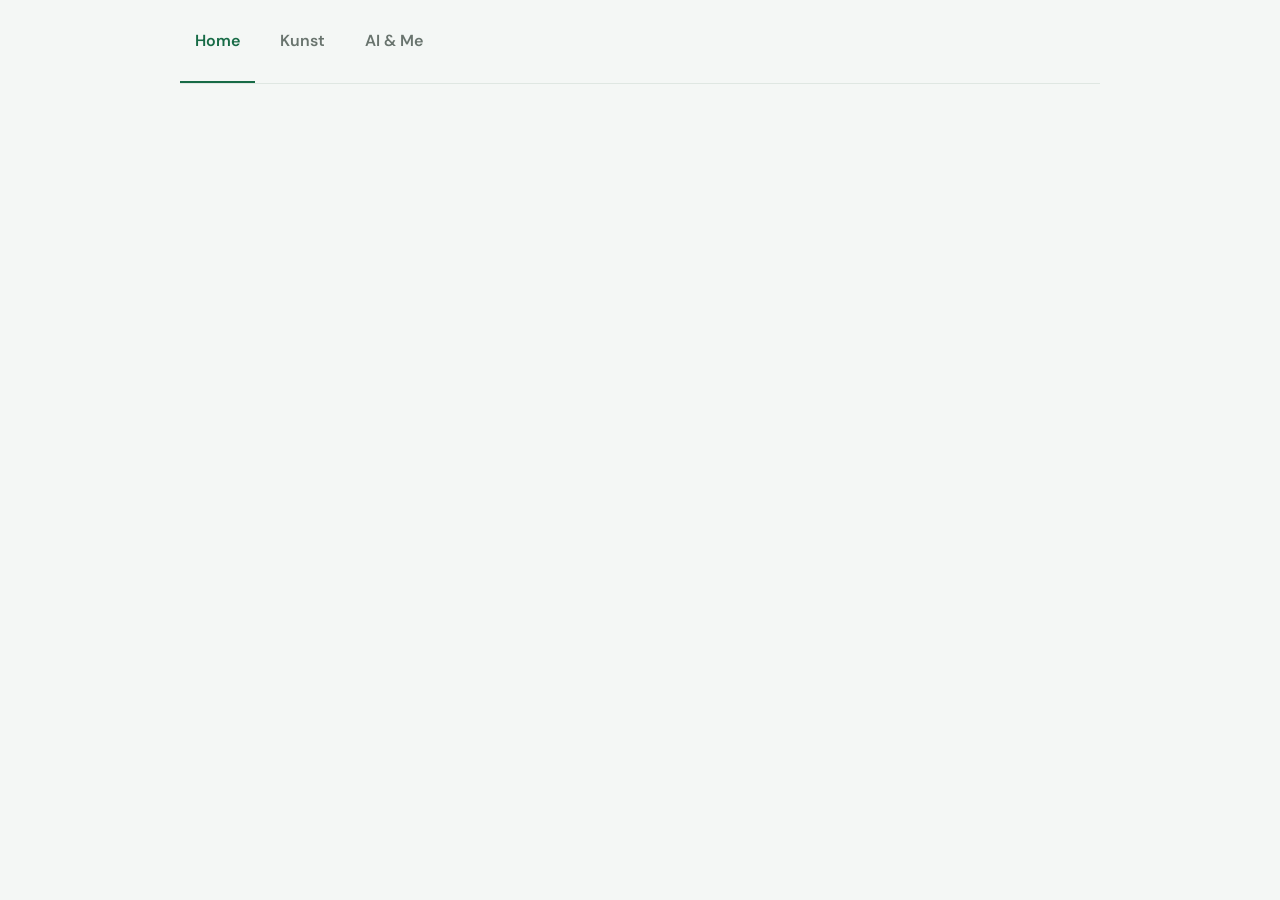
==== index.html @ 73877b79 "Fix script source path in index.html" ====
<!DOCTYPE html>
<html lang="de">
<head>
  <meta charset="UTF-8">
  <meta name="viewport" content="width=device-width, initial-scale=1.0">
  <meta name="description" content="Startseite">
  <title>Home</title>
  <link rel="preconnect" href="https://fonts.googleapis.com">
  <link rel="preconnect" href="https://fonts.gstatic.com" crossorigin>
  <link href="https://fonts.googleapis.com/css2?family=DM+Sans:wght@400;500;600;700&amp;display=swap" rel="stylesheet">
  <link rel="stylesheet" href="styles/style.css">
</head>
<body>
  <div class="page-shell">
    <header class="site-header">
      <nav class="main-nav" aria-label="Hauptnavigation">
        <a class="nav-link active" href="index.html" aria-current="page">Home</a>
        <a class="nav-link" href="sites/kunst.html">Kunst</a>
        <a class="nav-link" href="sites/ai-me.html">AI &amp; Me</a>
      </nav>
    </header>
    <main class="empty-page" aria-label="Home"></main>
  </div>
  <script src="src/script.js"></script>
</body>
</html>
---- styles/style.css ----
:root {
  --ink: #18251f; --muted: #69746e; --green: #176b46; --green-dark: #105638;
  --mint: #e6f5ed; --line: #dfe7e2; --paper: #fff; --background: #f4f7f5;
  --danger: #b42318; --success: #167248; --radius: 18px;
}

* { box-sizing: border-box; }
html { scroll-behavior: smooth; }
body { margin: 0; min-width: 320px; background: var(--background); color: var(--ink); font-family: "DM Sans", system-ui, sans-serif; }
button, input { font: inherit; }
button { cursor: pointer; }
.page-shell { width: min(100% - 40px, 920px); margin: auto; }
.site-header { height: 84px; display: flex; align-items: center; justify-content: space-between; border-bottom: 1px solid var(--line); }
.brand { display: flex; align-items: center; gap: 11px; color: var(--ink); font-size: 18px; font-weight: 700; text-decoration: none; }
.brand-mark { display: grid; width: 36px; height: 36px; place-items: center; border-radius: 11px; color: white; background: var(--green); box-shadow: 0 5px 12px #176b4633; }
.brand-mark svg, .input-wrap svg, .primary-button svg { width: 20px; fill: none; stroke: currentColor; stroke-width: 2; stroke-linecap: round; stroke-linejoin: round; }
.demo-badge { display: flex; align-items: center; gap: 7px; border: 1px solid #bddfca; border-radius: 99px; padding: 7px 12px; color: var(--green); background: #effaf3; font-size: 12px; font-weight: 600; }
.demo-badge span { width: 6px; height: 6px; border-radius: 50%; background: #2ba66b; box-shadow: 0 0 0 3px #2ba66b22; }
.hero { max-width: 690px; padding: 72px 0 45px; }
.eyebrow { color: var(--green); font-size: 12px; font-weight: 700; letter-spacing: .12em; text-transform: uppercase; }
h1 { margin: 15px 0 18px; font-size: clamp(20px, 3.5vw, 33px); line-height: 1.04; letter-spacing: -.045em; }
h1 span { color: var(--green); }
.hero p { max-width: 600px; margin: 0; color: var(--muted); font-size: 17px; line-height: 1.65; }
.search-card, .results-section { padding: clamp(24px, 5vw, 44px); border: 1px solid #e4eae6; border-radius: 24px; background: var(--paper); box-shadow: 0 18px 50px #263d3112; }
.card-heading { display: flex; gap: 17px; margin-bottom: 32px; }
.step { display: grid; flex: 0 0 39px; height: 39px; place-items: center; border-radius: 12px; color: var(--green); background: var(--mint); font-size: 12px; font-weight: 700; }
h2 { margin: 0; font-size: 23px; letter-spacing: -.02em; }
.card-heading p { margin: 5px 0 0; color: var(--muted); font-size: 14px; }
.form-grid { display: grid; grid-template-columns: 1fr 1fr; gap: 20px; }
.field { margin-bottom: 22px; min-width: 0; }
.field label, .field legend { display: block; margin-bottom: 9px; padding: 0; color: #34423b; font-size: 13px; font-weight: 600; }
.field label span { color: var(--green); }
.field label .optional-label { color: var(--muted); font-weight: 400; }
.radius-field { margin-inline: 0; padding: 0; border: 0; }
.input-wrap { position: relative; }
.input-wrap svg { position: absolute; top: 50%; left: 16px; width: 18px; transform: translateY(-50%); color: #77827c; pointer-events: none; }
input { width: 100%; height: 52px; padding: 0 16px 0 46px; border: 1px solid #d8e0db; border-radius: 12px; outline: none; color: var(--ink); background: #fbfcfb; transition: .2s; }
input::placeholder { color: #9aa39e; }
input:hover { border-color: #aebcb4; }
input:focus { border-color: var(--green); background: white; box-shadow: 0 0 0 4px #176b4618; }
input[aria-invalid="true"] { border-color: var(--danger); }
.radius-control { display: grid; grid-template-columns: 50px 1fr 50px; height: 52px; overflow: hidden; border: 1px solid #d8e0db; border-radius: 12px; background: #fbfcfb; }
.radius-control output { display: grid; place-items: center; color: var(--green); font-size: 17px; font-weight: 700; }
.radius-button { border: 0; color: var(--green); background: var(--mint); font-size: 22px; transition: .2s; }
.radius-button:hover:not(:disabled) { background: #d2eddf; }
.radius-button:disabled { cursor: not-allowed; color: #aeb8b2; background: #eff2f0; }
.field-hint, .field-error { display: block; min-height: 18px; margin-top: 7px; color: #849089; font-size: 11px; }
.field-error { color: var(--danger); }
.field-error:empty { display: none; }
.primary-button, .secondary-button { display: flex; width: 100%; min-height: 56px; align-items: center; justify-content: center; border: 0; border-radius: 13px; font-weight: 700; transition: .2s; }
.primary-button { margin-top: 3px; color: white; background: var(--green); box-shadow: 0 9px 20px #176b4630; }
.primary-button:hover:not(:disabled) { background: var(--green-dark); transform: translateY(-1px); }
.primary-button:disabled, .secondary-button:disabled { cursor: wait; opacity: .75; }
.button-label, .button-loading, .email-button-loading { align-items: center; gap: 10px; }
.button-label { display: flex; }.button-loading, .email-button-loading { display: none; }
.is-loading .button-label, .is-loading .email-button-label { display: none; }
.is-loading .button-loading, .is-loading .email-button-loading { display: flex; }
.spinner { width: 17px; height: 17px; border: 2px solid #ffffff55; border-top-color: white; border-radius: 50%; animation: spin .7s linear infinite; }
@keyframes spin { to { transform: rotate(360deg); } }
.message { display: none; margin-top: 16px; padding: 12px 14px; border-radius: 10px; font-size: 13px; line-height: 1.5; }
.message.error, .message.success { display: block; }
.message.error { color: var(--danger); background: #fff1f0; }.message.success { color: var(--success); background: #ecf9f2; }
.results-section { margin-top: 28px; }
.results-heading { display: flex; align-items: end; justify-content: space-between; margin-bottom: 24px; }
.results-heading h2 { margin-top: 7px; }.results-count { color: var(--muted); font-size: 13px; }
.results-table-wrap { overflow-x: auto; border: 1px solid var(--line); border-radius: 15px; }
.results-table { width: 100%; min-width: 700px; border-collapse: collapse; text-align: left; }
.results-table th { padding: 13px 16px; color: var(--muted); background: #f7faf8; font-size: 11px; letter-spacing: .04em; text-transform: uppercase; }
.results-table td { padding: 17px 16px; border-top: 1px solid var(--line); color: var(--muted); font-size: 13px; vertical-align: top; }
.results-table tr:hover td { background: #fbfdfc; }
.results-table .result-product { color: var(--ink); font-weight: 700; }
.results-table .result-price { color: var(--green); font-weight: 700; white-space: nowrap; }
.result-store { display: block; margin-top: 4px; color: var(--green); font-size: 10px; font-weight: 700; letter-spacing: .06em; text-transform: uppercase; }
.email-option { margin-top: 28px; padding-top: 26px; border-top: 1px solid var(--line); }
.email-option .field { margin-bottom: 4px; }
.secondary-button { margin-top: 22px; border: 1px solid var(--green); color: var(--green); background: white; }
.secondary-button:hover:not(:disabled) { color: white; background: var(--green); }
.secondary-button .spinner { border-color: #176b4644; border-top-color: var(--green); }
.secondary-button:hover .spinner { border-color: #ffffff55; border-top-color: white; }
footer { display: flex; justify-content: space-between; padding: 35px 4px 45px; color: #88928d; font-size: 11px; }
button:focus-visible, a:focus-visible { outline: 3px solid #49a779; outline-offset: 3px; }
[hidden] { display: none !important; }

@media (max-width: 620px) {
  .page-shell { width: min(100% - 24px, 920px); }
  .site-header { height: 70px; }.hero { padding: 52px 4px 32px; }.hero p { font-size: 15px; }
  .search-card, .results-section { border-radius: 19px; }.form-grid { grid-template-columns: 1fr; gap: 0; }
  .results-table-wrap { margin-inline: -12px; border-radius: 12px; }
  footer { flex-direction: column; gap: 8px; align-items: center; }.demo-badge { padding: 6px 9px; }
}

/* Künstlerübersicht und Künstlerseiten */
.art-page { padding-bottom: 64px; }
.art-intro { padding: 72px 0 45px; }
.artist-grid { position: relative; left: 50%; display: grid; width: 70vw; grid-template-columns: repeat(2, minmax(0, 1fr)); gap: 24px; margin-inline: auto; transform: translateX(-50%); }
.artist-card { display: grid; height: 300px; overflow: hidden; grid-template-rows: 220px 1fr; border: 5px solid var(--line); border-radius: var(--radius); color: var(--ink); background: var(--paper); box-shadow: 0 12px 30px #263d310d; font-weight: 700; text-align: center; }
.artist-image-link { display: block; min-width: 0; overflow: hidden; background: var(--background); transition: background .2s; }
.artist-image-link img { display: block; width: 100%; height: 100%; object-fit: contain; }
.artist-name { display: grid; margin: 0; padding: 12px; place-items: center; font-size: 18px; }
.artist-card > span { display: grid; min-width: 0; padding: 12px; place-items: center; font-size: 18px; }
.artist-image-link:hover { background: var(--mint); }
.artist-card-placeholder { grid-template-rows: 1fr; }
.artist-page { min-height: calc(100vh - 84px); padding: 48px 0 72px; }
.artist-page .back-link { display: inline-flex; margin-bottom: 28px; color: var(--green); font-weight: 700; text-decoration: none; }
.artist-page .back-link:hover { color: var(--green-dark); }
.artist-profile { display: grid; grid-template-columns: clamp(180px, 25vw, 250px) minmax(0, 1fr); gap: clamp(28px, 5vw, 64px); align-items: center; padding: clamp(24px, 4vw, 42px); border: 1px solid var(--line); border-radius: 24px; background: var(--paper); }
.artist-profile__portrait { display: block; width: 100%; aspect-ratio: 1; border-radius: 20px; object-fit: cover; }
.artist-profile__text h1 { margin-bottom: 0; }
.artist-gallery { position: relative; left: 50%; display: grid; width: min(1180px, calc(100vw - 40px)); min-height: clamp(300px, 45vw, 540px); grid-template-columns: minmax(0, 1fr) 52px minmax(0, 1.5fr) 52px minmax(0, 1fr); gap: clamp(8px, 1.5vw, 20px); align-items: center; margin-top: clamp(48px, 8vw, 88px); transform: translateX(-50%); }
.artist-gallery__frame { display: grid; width: 100%; aspect-ratio: 1; min-width: 0; place-items: center; }
.artist-gallery__frame--current { aspect-ratio: 1; }
.artist-gallery__image { display: block; width: 100%; height: 100%; object-fit: contain; }
.artist-gallery__button { display: grid; width: 48px; height: 48px; padding: 0; place-items: center; border: 1px solid var(--line); border-radius: 50%; color: var(--ink); background: var(--paper); font-size: 25px; line-height: 1; transition: border-color .2s, color .2s, background .2s; }
.artist-gallery__button:hover:not(:disabled) { border-color: var(--green); color: var(--green); background: var(--mint); }
.artist-gallery__button:disabled { cursor: default; opacity: .35; }
.artist-gallery[data-artwork-count="1"] { grid-template-columns: 1fr; }
.artist-gallery[data-artwork-count="1"] .artist-gallery__frame--preview,
.artist-gallery[data-artwork-count="1"] .artist-gallery__button { display: none; }
.artist-gallery[data-artwork-count="1"] .artist-gallery__frame--current { width: min(100%, 540px); margin-inline: auto; }
.artist-gallery__animation-layer { position: fixed; z-index: 100; display: grid; place-items: center; pointer-events: none; }
.artist-gallery__animation-layer img { display: block; width: 100%; height: 100%; object-fit: contain; }
.artist-slideshow-status { margin: 0; padding: 32px; color: var(--muted); font-size: 14px; text-align: center; }

@media (max-width: 620px) {
  .art-page { padding-bottom: 40px; }
  .art-intro { padding: 52px 4px 32px; }
  .artist-grid { width: 90vw; grid-template-columns: minmax(0, 1fr); }
  .artist-page { min-height: calc(100vh - 70px); padding: 36px 4px 48px; }
  .artist-profile { grid-template-columns: 1fr; gap: 24px; padding: 20px; }
  .artist-profile__portrait { width: min(100%, 260px); }
  .artist-gallery { width: min(100vw - 16px, 520px); min-height: 310px; grid-template-columns: 44px minmax(0, 1fr) 44px; gap: 8px; margin-top: 44px; }
  .artist-gallery__frame--preview { display: none; }
  .artist-gallery__frame--current { grid-column: 2; grid-row: 1; }
  .artist-gallery__button { width: 42px; height: 42px; }
  .artist-gallery__button--previous { grid-column: 1; grid-row: 1; transform: rotate(180deg); }
  .artist-gallery__button--next { grid-column: 3; grid-row: 1; transform: rotate(180deg); }
  .artist-gallery[data-artwork-count="1"] { grid-template-columns: 1fr; }
  .artist-gallery[data-artwork-count="1"] .artist-gallery__frame--current { grid-column: 1; }
}

@media (prefers-reduced-motion: reduce) { *, *::before, *::after { scroll-behavior: auto !important; animation-duration: .01ms !important; transition-duration: .01ms !important; } }

/* Übergeordnete Seitennavigation */
.main-nav { display: flex; height: 100%; align-items: center; gap: 10px; }
.nav-link { display: flex; height: 100%; align-items: center; padding: 0 15px; border-bottom: 2px solid transparent; color: var(--muted); font-weight: 600; text-decoration: none; transition: color .2s, border-color .2s; }
.nav-link:hover, .nav-link:focus-visible, .nav-link.active { border-bottom-color: var(--green); color: var(--green); }
.nav-group { position: relative; height: 100%; }
.subnav { position: absolute; z-index: 10; top: calc(100% - 1px); left: 0; min-width: 170px; padding: 8px; border: 1px solid var(--line); border-radius: 0 0 12px 12px; visibility: hidden; opacity: 0; background: var(--paper); box-shadow: 0 12px 30px #263d311a; transform: translateY(-5px); transition: .2s; }
.subnav a { display: block; padding: 10px 12px; border-radius: 8px; color: var(--ink); font-size: 14px; font-weight: 600; text-decoration: none; white-space: nowrap; }
.subnav a:hover, .subnav a:focus-visible, .subnav a[aria-current="page"] { color: var(--green); background: var(--mint); }
.nav-group:hover .subnav, .nav-group:focus-within .subnav { visibility: visible; opacity: 1; transform: translateY(0); }
.empty-page { min-height: calc(100vh - 84px); }

@media (max-width: 620px) {
  .site-header { align-items: stretch; }
  .main-nav { gap: 0; }
  .nav-link { padding-inline: 11px; font-size: 14px; }
  .site-header .demo-badge { align-self: center; }
  .empty-page { min-height: calc(100vh - 70px); }
}

/* AI & Me Projektübersicht */
.projects-page { padding-bottom: 64px; }
.projects-intro { max-width: 690px; padding: 72px 0 45px; }
.projects-intro p, .projects-heading p, .project-card p, .projects-note { color: var(--muted); line-height: 1.65; }
.projects-intro p { max-width: 600px; margin: 0; font-size: 17px; }
.projects-section { padding: clamp(24px, 5vw, 44px); border: 1px solid #e4eae6; border-radius: 24px; background: var(--paper); box-shadow: 0 18px 50px #263d3112; }
.projects-heading { margin-bottom: 28px; }
.projects-heading p { margin: 7px 0 0; font-size: 14px; }
.project-grid { display: grid; grid-template-columns: repeat(auto-fit, minmax(min(100%, 260px), 1fr)); gap: 20px; }
.project-card { display: flex; min-height: 220px; flex-direction: column; padding: 26px; border: 1px solid var(--line); border-radius: var(--radius); background: #fbfdfc; }
.project-card h3 { margin: 0; font-size: 20px; }
.project-card p { margin: 12px 0 24px; font-size: 14px; }
.project-link { display: inline-flex; width: fit-content; align-items: center; gap: 9px; margin-top: auto; padding: 11px 16px; border-radius: 11px; color: white; background: var(--green); box-shadow: 0 7px 16px #176b4628; font-size: 14px; font-weight: 700; text-decoration: none; transition: background .2s, transform .2s; }
.project-link:hover { background: var(--green-dark); transform: translateY(-1px); }
.projects-note { margin: 24px 0 0; font-size: 13px; }

@media (max-width: 620px) {
  .projects-page { padding-bottom: 40px; }
  .projects-intro { padding: 52px 4px 32px; }
  .projects-intro p { font-size: 15px; }
  .projects-section { border-radius: 19px; }
  .project-grid { grid-template-columns: 1fr; }
}
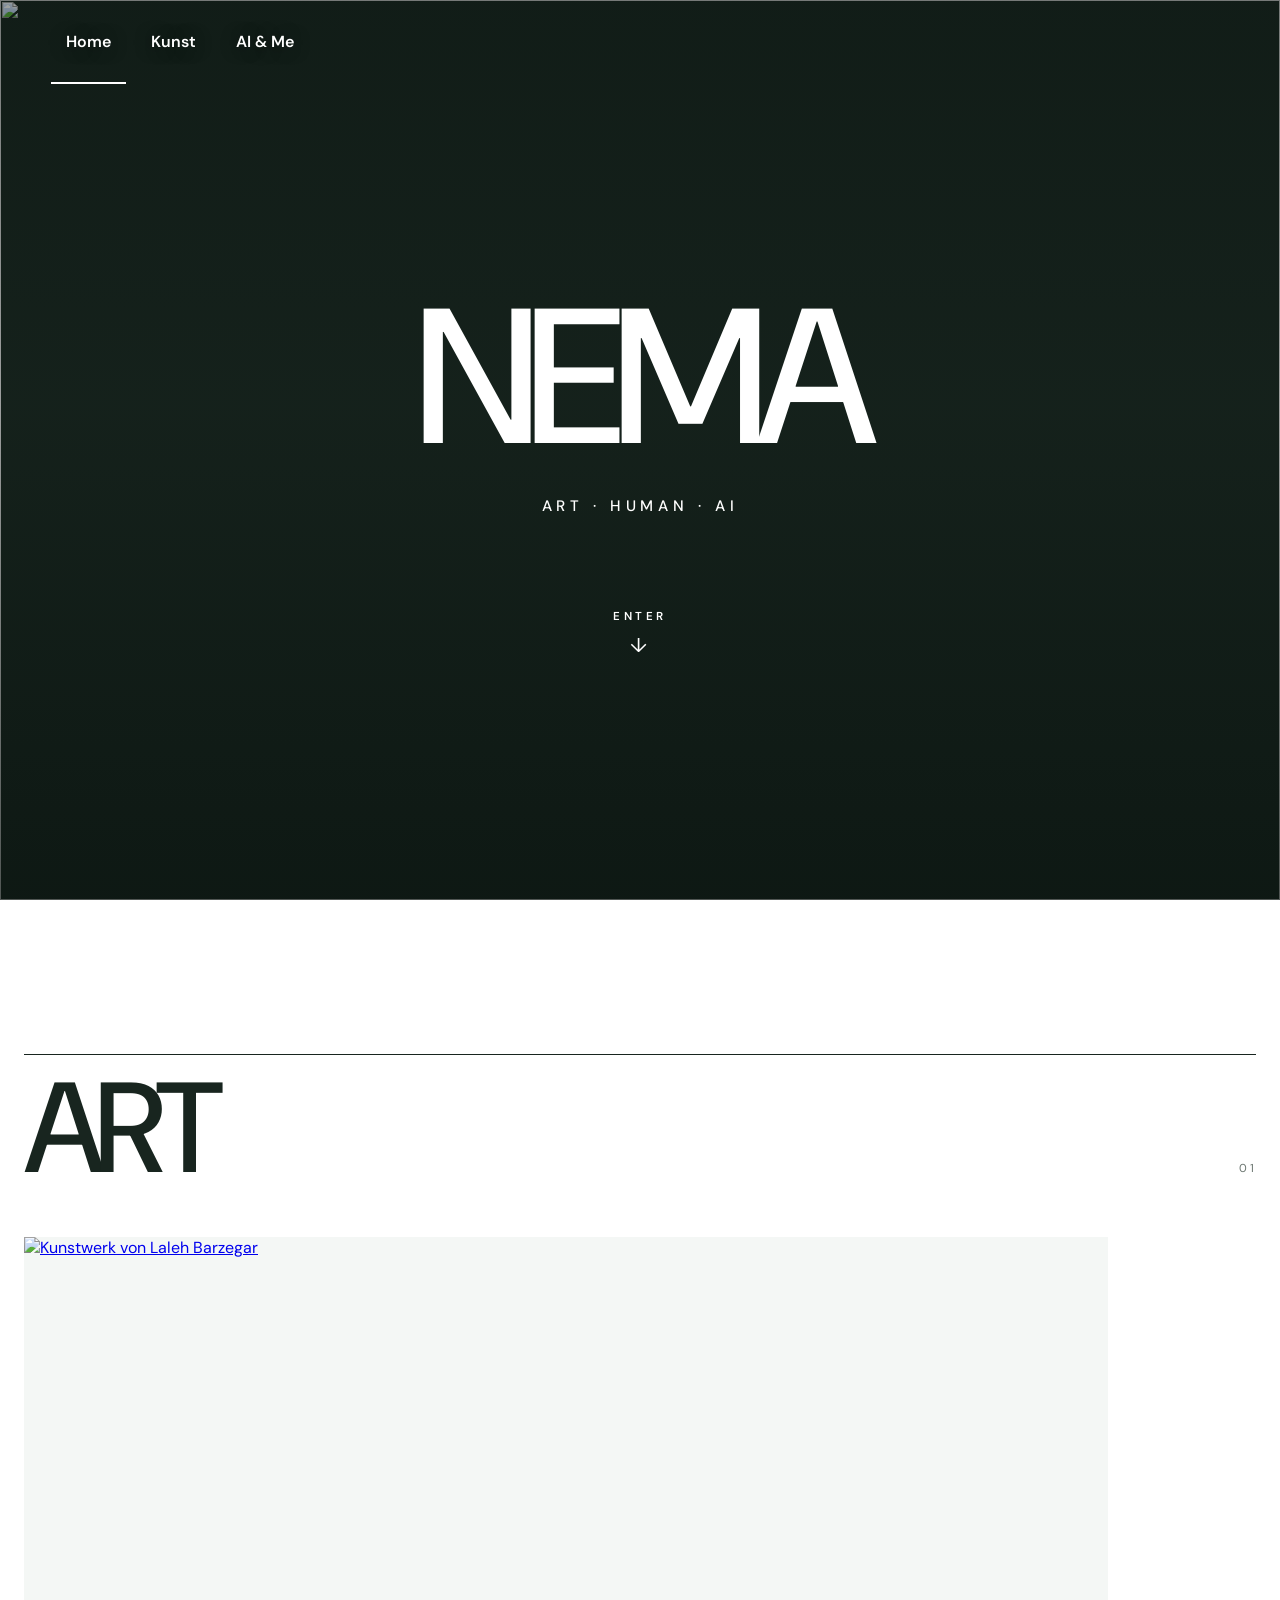
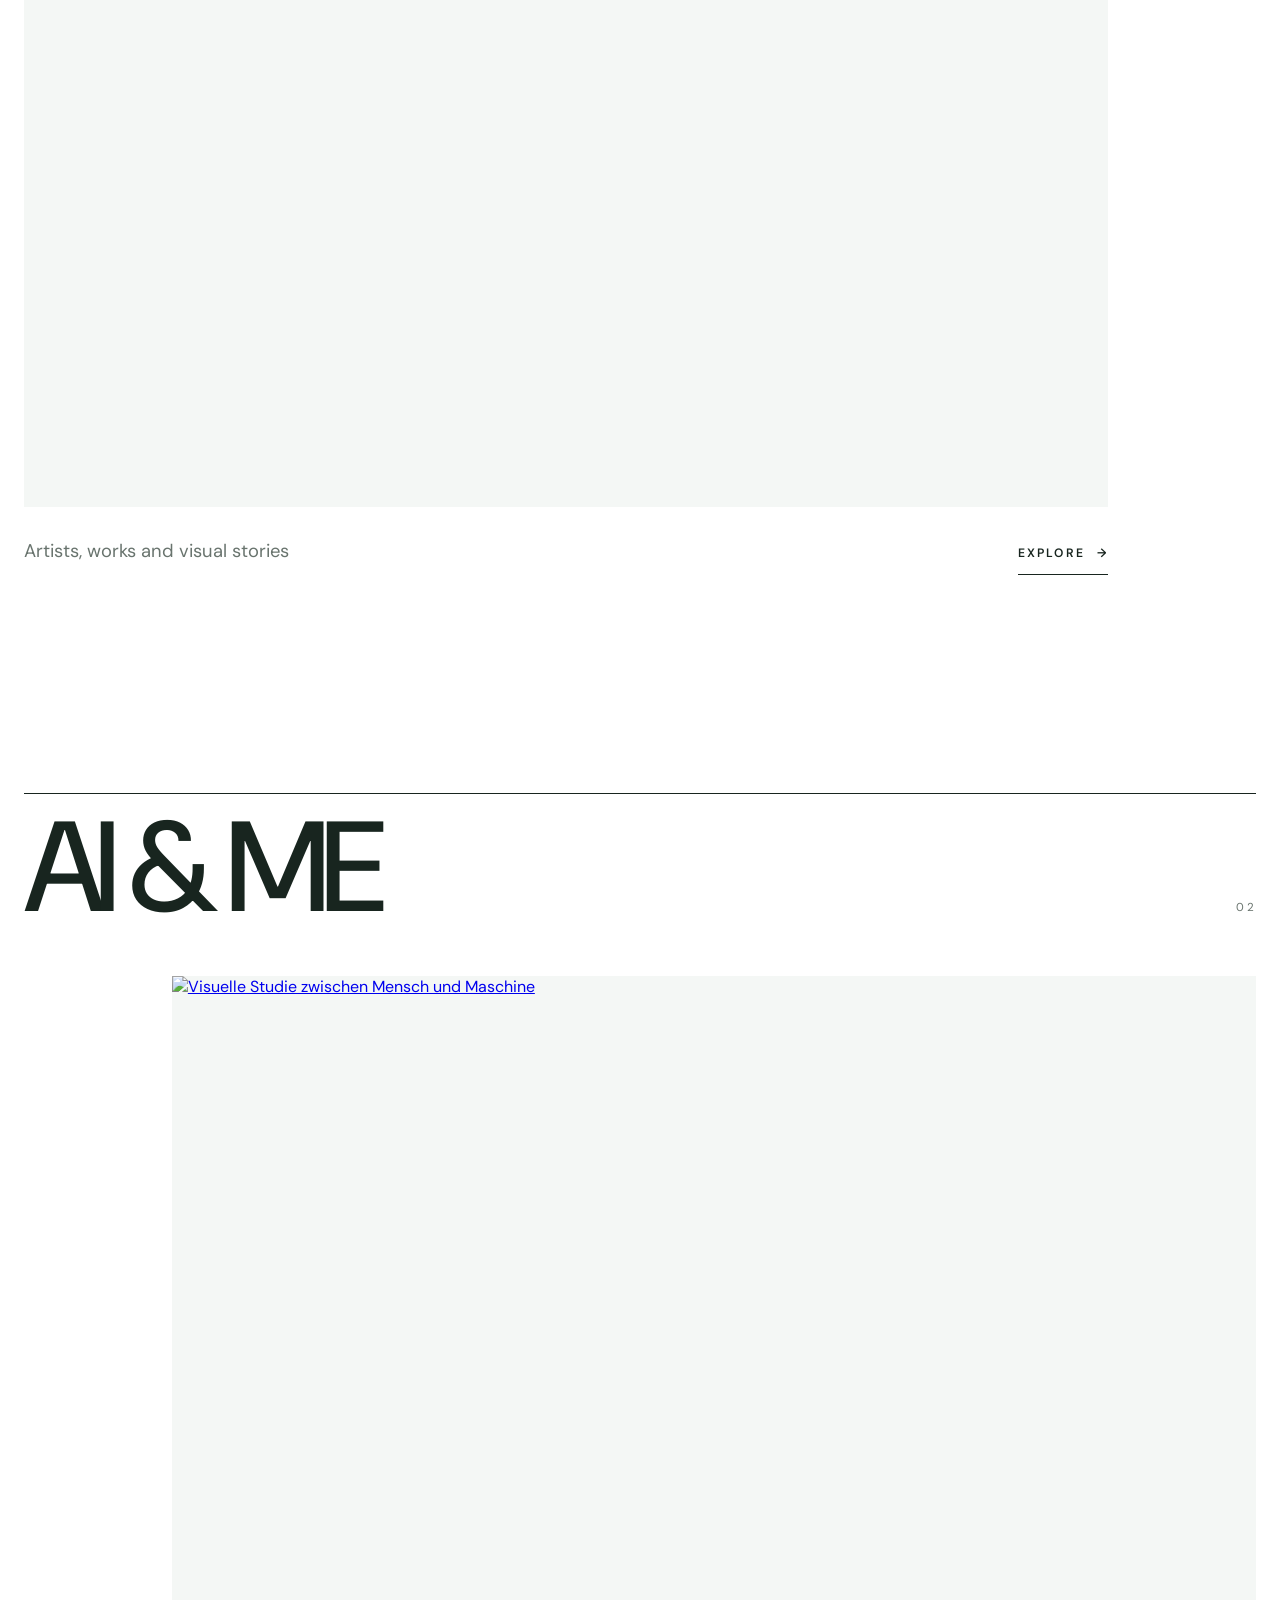
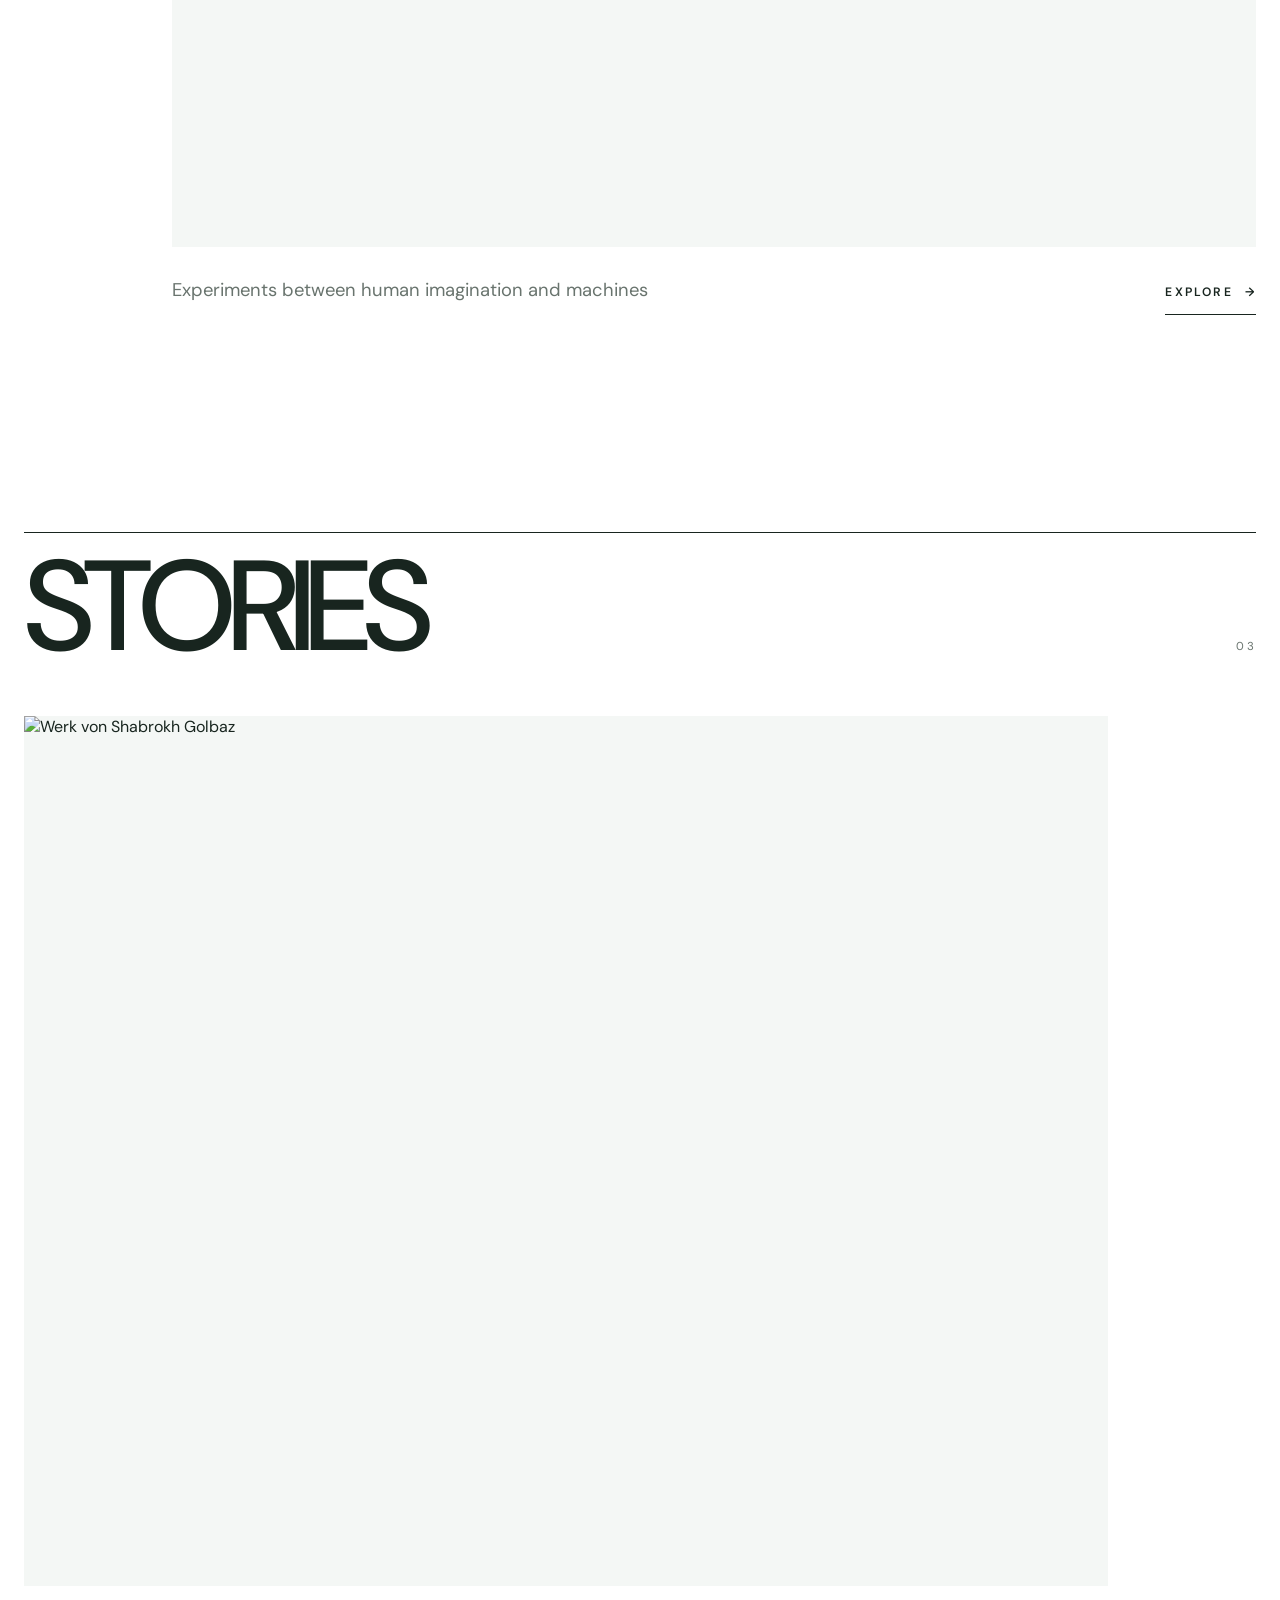
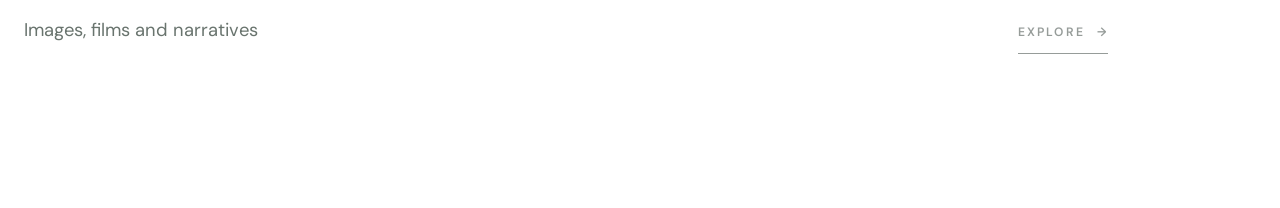
==== commit 4834747c: "Redesign homepage with Enter NEMA experience" ====
--- a/index.html
+++ b/index.html
@@ -3,24 +3,81 @@
 <head>
   <meta charset="UTF-8">
   <meta name="viewport" content="width=device-width, initial-scale=1.0">
-  <meta name="description" content="Startseite">
-  <title>Home</title>
+  <meta name="description" content="NEMA — Kunst, Mensch und künstliche Intelligenz.">
+  <title>NEMA — Art · Human · AI</title>
   <link rel="preconnect" href="https://fonts.googleapis.com">
   <link rel="preconnect" href="https://fonts.gstatic.com" crossorigin>
   <link href="https://fonts.googleapis.com/css2?family=DM+Sans:wght@400;500;600;700&amp;display=swap" rel="stylesheet">
   <link rel="stylesheet" href="styles/style.css">
 </head>
-<body>
-  <div class="page-shell">
-    <header class="site-header">
-      <nav class="main-nav" aria-label="Hauptnavigation">
-        <a class="nav-link active" href="index.html" aria-current="page">Home</a>
-        <a class="nav-link" href="sites/kunst.html">Kunst</a>
-        <a class="nav-link" href="sites/ai-me.html">AI &amp; Me</a>
-      </nav>
-    </header>
-    <main class="empty-page" aria-label="Home"></main>
-  </div>
+<body class="home-page">
+  <header class="site-header home-header">
+    <nav class="main-nav" aria-label="Hauptnavigation">
+      <a class="nav-link active" href="index.html" aria-current="page">Home</a>
+      <a class="nav-link" href="sites/kunst.html">Kunst</a>
+      <a class="nav-link" href="sites/ai-me.html">AI &amp; Me</a>
+    </nav>
+  </header>
+
+  <main aria-label="Home">
+    <section class="home-hero" aria-labelledby="home-title">
+      <img class="home-hero__image" src="bilder/artists/hassan/hassan1.png" alt="" fetchpriority="high">
+      <div class="home-hero__veil" aria-hidden="true"></div>
+      <div class="home-hero__content">
+        <h1 id="home-title">NEMA</h1>
+        <p>ART <span aria-hidden="true">·</span> HUMAN <span aria-hidden="true">·</span> AI</p>
+        <a class="enter-link" href="#art">
+          <span>Enter</span>
+          <span class="enter-link__arrow" aria-hidden="true">↓</span>
+        </a>
+      </div>
+    </section>
+
+    <div class="home-editorial" id="art">
+      <section class="home-feature reveal" aria-labelledby="art-title">
+        <div class="home-feature__heading">
+          <h2 id="art-title">ART</h2>
+          <span class="home-feature__number" aria-hidden="true">01</span>
+        </div>
+        <a class="home-feature__media" href="sites/kunst.html" aria-label="Kunst entdecken">
+          <img src="bilder/artists/laleh/p1.jpg" alt="Kunstwerk von Laleh Barzegar" loading="lazy">
+        </a>
+        <div class="home-feature__footer">
+          <p>Artists, works and visual stories</p>
+          <a class="explore-link" href="sites/kunst.html">Explore <span aria-hidden="true">→</span></a>
+        </div>
+      </section>
+
+      <section class="home-feature home-feature--reverse reveal" aria-labelledby="ai-title">
+        <div class="home-feature__heading">
+          <h2 id="ai-title">AI &amp; ME</h2>
+          <span class="home-feature__number" aria-hidden="true">02</span>
+        </div>
+        <a class="home-feature__media" href="sites/ai-me.html" aria-label="AI &amp; Me entdecken">
+          <img src="bilder/artists/hassan/hassan1.png" alt="Visuelle Studie zwischen Mensch und Maschine" loading="lazy">
+        </a>
+        <div class="home-feature__footer">
+          <p>Experiments between human imagination and machines</p>
+          <a class="explore-link" href="sites/ai-me.html">Explore <span aria-hidden="true">→</span></a>
+        </div>
+      </section>
+
+      <section class="home-feature reveal" aria-labelledby="stories-title">
+        <div class="home-feature__heading">
+          <h2 id="stories-title">STORIES</h2>
+          <span class="home-feature__number" aria-hidden="true">03</span>
+        </div>
+        <div class="home-feature__media">
+          <img src="bilder/artists/shabrokh/shabrokh.png" alt="Werk von Shabrokh Golbaz" loading="lazy">
+        </div>
+        <div class="home-feature__footer">
+          <p>Images, films and narratives</p>
+          <span class="explore-link explore-link--inactive" aria-disabled="true">Explore <span aria-hidden="true">→</span></span>
+        </div>
+      </section>
+    </div>
+  </main>
+
   <script src="src/script.js"></script>
 </body>
 </html>
--- a/styles/style.css
+++ b/styles/style.css
@@ -89,6 +89,63 @@
   footer { flex-direction: column; gap: 8px; align-items: center; }.demo-badge { padding: 6px 9px; }
 }
 
+/* Startseite: Enter NEMA */
+.home-page { overflow-x: hidden; background: var(--paper); }
+.home-page .home-header { position: absolute; z-index: 5; top: 0; left: 0; width: 100%; height: 84px; padding-inline: clamp(20px, 4vw, 64px); border: 0; }
+.home-page .home-header .nav-link { color: #fff; text-shadow: 0 1px 16px #0008; }
+.home-page .home-header .nav-link:hover,
+.home-page .home-header .nav-link:focus-visible,
+.home-page .home-header .nav-link.active { border-bottom-color: #fff; color: #fff; }
+.home-hero { position: relative; display: grid; width: 100%; min-height: 100vh; min-height: 100svh; overflow: hidden; place-items: center; color: #fff; background: var(--ink); }
+.home-hero__image,
+.home-hero__veil { position: absolute; inset: 0; width: 100%; height: 100%; }
+.home-hero__image { object-fit: cover; object-position: center; }
+.home-hero__veil { background: linear-gradient(180deg, #07100c66 0%, #07100c30 45%, #07100c99 100%); }
+.home-hero__content { position: relative; z-index: 1; display: flex; align-items: center; flex-direction: column; padding: 110px 24px 44px; text-align: center; }
+.home-hero h1 { margin: 0; color: #fff; font-size: clamp(4.75rem, 15vw, 12.5rem); font-weight: 500; line-height: .85; letter-spacing: -.065em; }
+.home-hero p { margin: clamp(24px, 4vh, 40px) 0 0; color: #fff; font-size: clamp(.74rem, 1.3vw, .95rem); font-weight: 500; letter-spacing: .32em; }
+.enter-link { display: flex; min-width: 72px; min-height: 72px; align-items: center; justify-content: center; flex-direction: column; gap: 8px; margin-top: clamp(54px, 9vh, 92px); color: #fff; font-size: .72rem; font-weight: 600; letter-spacing: .3em; text-decoration: none; text-transform: uppercase; }
+.enter-link__arrow { font-size: 1.25rem; font-weight: 400; transition: transform .25s ease; }
+.enter-link:hover .enter-link__arrow { transform: translateY(4px); }
+.home-editorial { width: min(100% - 48px, 1440px); margin-inline: auto; padding: clamp(96px, 12vw, 180px) 0; }
+.home-feature { margin-bottom: clamp(120px, 17vw, 250px); }
+.home-feature:last-child { margin-bottom: 0; }
+.home-feature__heading { display: flex; align-items: baseline; justify-content: space-between; margin-bottom: clamp(24px, 4vw, 52px); border-top: 1px solid var(--ink); padding-top: 16px; }
+.home-feature h2 { font-size: clamp(3.4rem, 10vw, 9.5rem); font-weight: 500; line-height: .9; letter-spacing: -.065em; }
+.home-feature__number { color: var(--muted); font-size: .72rem; letter-spacing: .2em; }
+.home-feature__media { display: block; width: 88%; height: clamp(420px, 68vw, 880px); overflow: hidden; margin: 0; background: var(--background); }
+.home-feature--reverse .home-feature__media { margin-left: auto; }
+.home-feature__media img { display: block; width: 100%; height: 100%; object-fit: cover; transition: transform .7s cubic-bezier(.2,.7,.2,1); }
+a.home-feature__media:hover img { transform: scale(1.012); }
+.home-feature__footer { display: flex; width: 88%; align-items: baseline; justify-content: space-between; gap: 32px; margin-top: 24px; }
+.home-feature--reverse .home-feature__footer { margin-left: auto; }
+.home-feature__footer p { margin: 0; color: var(--muted); font-size: clamp(.95rem, 1.5vw, 1.15rem); line-height: 1.5; }
+.explore-link { display: inline-flex; min-height: 44px; align-items: center; flex: 0 0 auto; gap: 12px; border-bottom: 1px solid currentColor; color: var(--ink); font-size: .76rem; font-weight: 600; letter-spacing: .18em; text-decoration: none; text-transform: uppercase; }
+.explore-link span { transition: transform .2s ease; }
+a.explore-link:hover span { transform: translateX(4px); }
+.explore-link--inactive { cursor: default; opacity: .45; }
+.reveal { opacity: 0; transform: translateY(28px); transition: opacity .8s ease, transform .8s ease; }
+.reveal.is-visible { opacity: 1; transform: translateY(0); }
+
+@media (max-width: 760px) {
+  .home-page .home-header { height: 70px; padding-inline: 12px; }
+  .home-page .home-header .nav-link { padding-inline: 11px; font-size: 14px; }
+  .home-hero__content { padding-top: 92px; }
+  .home-hero h1 { font-size: clamp(4.4rem, 25vw, 8rem); }
+  .home-hero p { letter-spacing: .22em; }
+  .home-editorial { width: min(100% - 32px, 1440px); padding-block: 88px; }
+  .home-feature { margin-bottom: 120px; }
+  .home-feature h2 { font-size: clamp(3.2rem, 18vw, 6rem); }
+  .home-feature__media,
+  .home-feature__footer { width: 100%; }
+  .home-feature__media { height: min(122vw, 620px); }
+  .home-feature__footer { align-items: flex-start; flex-direction: column; gap: 18px; margin-top: 20px; }
+}
+
+@media (prefers-reduced-motion: reduce) {
+  .reveal { opacity: 1; transform: none; }
+}
+
 /* Künstlerübersicht und Künstlerseiten */
 .art-page { padding-bottom: 64px; }
 .art-intro { padding: 72px 0 45px; }
@@ -103,39 +160,55 @@
 .artist-page { min-height: calc(100vh - 84px); padding: 48px 0 72px; }
 .artist-page .back-link { display: inline-flex; margin-bottom: 28px; color: var(--green); font-weight: 700; text-decoration: none; }
 .artist-page .back-link:hover { color: var(--green-dark); }
-.artist-profile { display: grid; grid-template-columns: clamp(180px, 25vw, 250px) minmax(0, 1fr); gap: clamp(28px, 5vw, 64px); align-items: center; padding: clamp(24px, 4vw, 42px); border: 1px solid var(--line); border-radius: 24px; background: var(--paper); }
-.artist-profile__portrait { display: block; width: 100%; aspect-ratio: 1; border-radius: 20px; object-fit: cover; }
+.artist-page__content { position: relative; left: 50%; display: grid; width: min(94vw, 1500px); grid-template-columns: minmax(0, 35fr) minmax(0, 65fr); gap: clamp(16px, 1.5vw, 24px); align-items: start; transform: translateX(-50%); }
+.artist-profile { display: flex; min-width: 0; min-height: 0; overflow: hidden; flex-direction: column; gap: 24px; padding: clamp(24px, 3vw, 42px); border: 1px solid var(--line); border-radius: 24px; background: var(--paper); }
+.artist-profile__portrait { display: block; width: min(100%, 220px); height: 220px; border-radius: 20px; object-fit: contain; }
+.artist-profile__text { display: flex; min-height: 0; flex: 1; flex-direction: column; }
 .artist-profile__text h1 { margin-bottom: 0; }
-.artist-gallery { position: relative; left: 50%; display: grid; width: min(1180px, calc(100vw - 40px)); min-height: clamp(300px, 45vw, 540px); grid-template-columns: minmax(0, 1fr) 52px minmax(0, 1.5fr) 52px minmax(0, 1fr); gap: clamp(8px, 1.5vw, 20px); align-items: center; margin-top: clamp(48px, 8vw, 88px); transform: translateX(-50%); }
-.artist-gallery__frame { display: grid; width: 100%; aspect-ratio: 1; min-width: 0; place-items: center; }
-.artist-gallery__frame--current { aspect-ratio: 1; }
-.artist-gallery__image { display: block; width: 100%; height: 100%; object-fit: contain; }
-.artist-gallery__button { display: grid; width: 48px; height: 48px; padding: 0; place-items: center; border: 1px solid var(--line); border-radius: 50%; color: var(--ink); background: var(--paper); font-size: 25px; line-height: 1; transition: border-color .2s, color .2s, background .2s; }
-.artist-gallery__button:hover:not(:disabled) { border-color: var(--green); color: var(--green); background: var(--mint); }
-.artist-gallery__button:disabled { cursor: default; opacity: .35; }
-.artist-gallery[data-artwork-count="1"] { grid-template-columns: 1fr; }
-.artist-gallery[data-artwork-count="1"] .artist-gallery__frame--preview,
-.artist-gallery[data-artwork-count="1"] .artist-gallery__button { display: none; }
-.artist-gallery[data-artwork-count="1"] .artist-gallery__frame--current { width: min(100%, 540px); margin-inline: auto; }
-.artist-gallery__animation-layer { position: fixed; z-index: 100; display: grid; place-items: center; pointer-events: none; }
-.artist-gallery__animation-layer img { display: block; width: 100%; height: 100%; object-fit: contain; }
+.artist-profile__description { min-height: 0; overflow-x: hidden; overflow-y: auto; flex: 1; white-space: pre-line; padding-right: 6px; }
+.artist-gallery { width: 100%; min-width: 0; overflow: hidden; color: var(--ink); background-color: #e6f5ed; }
+.artist-gallery__stage { display: flex; width: 100%; height: clamp(420px, 68vh, 760px); align-items: center; justify-content: center; padding: clamp(18px, 3vw, 38px); background-color: #e6f5ed; }
+.artist-gallery__main-image { display: block; width: auto; height: auto; max-width: 100%; max-height: 100%; object-fit: contain; }
+.artist-gallery__toolbar { display: flex; min-height: 46px; align-items: center; justify-content: space-between; padding: 4px 12px 4px 18px; border-block: 1px solid var(--muted); background-color: #e6f5ed; }
+.artist-gallery__heading { font-size: 13px; font-weight: 600; letter-spacing: .03em; }
+.artist-gallery__controls { display: flex; align-items: center; gap: 3px; }
+.artist-gallery__control, .artist-gallery__strip-nav { display: grid; flex: 0 0 auto; width: 36px; height: 36px; padding: 0; place-items: center; border: 0; color: var(--ink); background: transparent; font-size: 24px; line-height: 1; }
+.artist-gallery__control:hover:not(:disabled), .artist-gallery__strip-nav:hover:not(:disabled) { color: var(--ink); background: var(--paper); }
+.artist-gallery__control:disabled { cursor: default; opacity: .3; }
+.artist-gallery__fullscreen { font-size: 19px; }
+.artist-gallery__filmstrip { display: grid; grid-template-columns: 42px minmax(0, 1fr) 42px; align-items: center; padding: 14px 6px; background-color: #e6f5ed; }
+.artist-gallery__filmstrip--static { grid-template-columns: minmax(0, 1fr); }
+.artist-gallery__thumb-viewport { min-width: 0; overflow-x: auto; overscroll-behavior-x: contain; scrollbar-width: thin; scrollbar-color: var(--muted) transparent; scroll-snap-type: x proximity; touch-action: pan-x; }
+.artist-gallery__thumb-strip { display: flex; width: max-content; min-width: 100%; gap: 10px; justify-content: center; }
+.artist-gallery__thumbnail { width: clamp(72px, 9vw, 104px); height: 78px; flex: 0 0 auto; overflow: hidden; padding: 3px; border: 1px solid var(--muted); opacity: .62; background-color: #e6f5ed; scroll-snap-align: center; transition: border-color .2s, opacity .2s; }
+.artist-gallery__thumbnail:hover { opacity: .9; }
+.artist-gallery__thumbnail--active { border-color: var(--ink); opacity: 1; }
+.artist-gallery__thumbnail img { display: block; width: 100%; height: 100%; object-fit: contain; }
+.artist-gallery__caption { min-height: 36px; margin: 0; padding: 8px 18px 12px; color: var(--ink); background-color: #e6f5ed; font-size: 14px; text-align: center; }
+.artist-gallery:fullscreen { left: 0; display: flex; width: 100vw; height: 100vh; flex-direction: column; margin: 0; transform: none; }
+.artist-gallery:fullscreen .artist-gallery__stage { min-height: 0; height: auto; flex: 1 1 auto; }
+.artist-gallery:fullscreen .artist-gallery__filmstrip { flex: 0 0 auto; }
 .artist-slideshow-status { margin: 0; padding: 32px; color: var(--muted); font-size: 14px; text-align: center; }
+
+@media (max-width: 700px) {
+  .artist-page__content { width: calc(100vw - 32px); grid-template-columns: minmax(0, 1fr); gap: 28px; }
+  .artist-profile { height: auto; }
+  .artist-profile__description { max-height: 260px; flex: none; }
+}
 
 @media (max-width: 620px) {
   .art-page { padding-bottom: 40px; }
   .art-intro { padding: 52px 4px 32px; }
   .artist-grid { width: 90vw; grid-template-columns: minmax(0, 1fr); }
   .artist-page { min-height: calc(100vh - 70px); padding: 36px 4px 48px; }
-  .artist-profile { grid-template-columns: 1fr; gap: 24px; padding: 20px; }
-  .artist-profile__portrait { width: min(100%, 260px); }
-  .artist-gallery { width: min(100vw - 16px, 520px); min-height: 310px; grid-template-columns: 44px minmax(0, 1fr) 44px; gap: 8px; margin-top: 44px; }
-  .artist-gallery__frame--preview { display: none; }
-  .artist-gallery__frame--current { grid-column: 2; grid-row: 1; }
-  .artist-gallery__button { width: 42px; height: 42px; }
-  .artist-gallery__button--previous { grid-column: 1; grid-row: 1; transform: rotate(180deg); }
-  .artist-gallery__button--next { grid-column: 3; grid-row: 1; transform: rotate(180deg); }
-  .artist-gallery[data-artwork-count="1"] { grid-template-columns: 1fr; }
-  .artist-gallery[data-artwork-count="1"] .artist-gallery__frame--current { grid-column: 1; }
+  .artist-page__content { width: calc(100vw - 16px); grid-template-columns: minmax(0, 1fr); gap: 24px; }
+  .artist-profile { gap: 24px; padding: 20px; }
+  .artist-gallery__stage { height: clamp(300px, 52vh, 480px); padding: 12px; }
+  .artist-gallery__toolbar { padding-left: 13px; }
+  .artist-gallery__filmstrip { grid-template-columns: 34px minmax(0, 1fr) 34px; padding: 10px 2px; }
+  .artist-gallery__strip-nav { width: 32px; }
+  .artist-gallery__thumbnail { width: 68px; height: 62px; }
+  .artist-gallery__thumb-strip { gap: 7px; }
 }
 
 @media (prefers-reduced-motion: reduce) { *, *::before, *::after { scroll-behavior: auto !important; animation-duration: .01ms !important; transition-duration: .01ms !important; } }
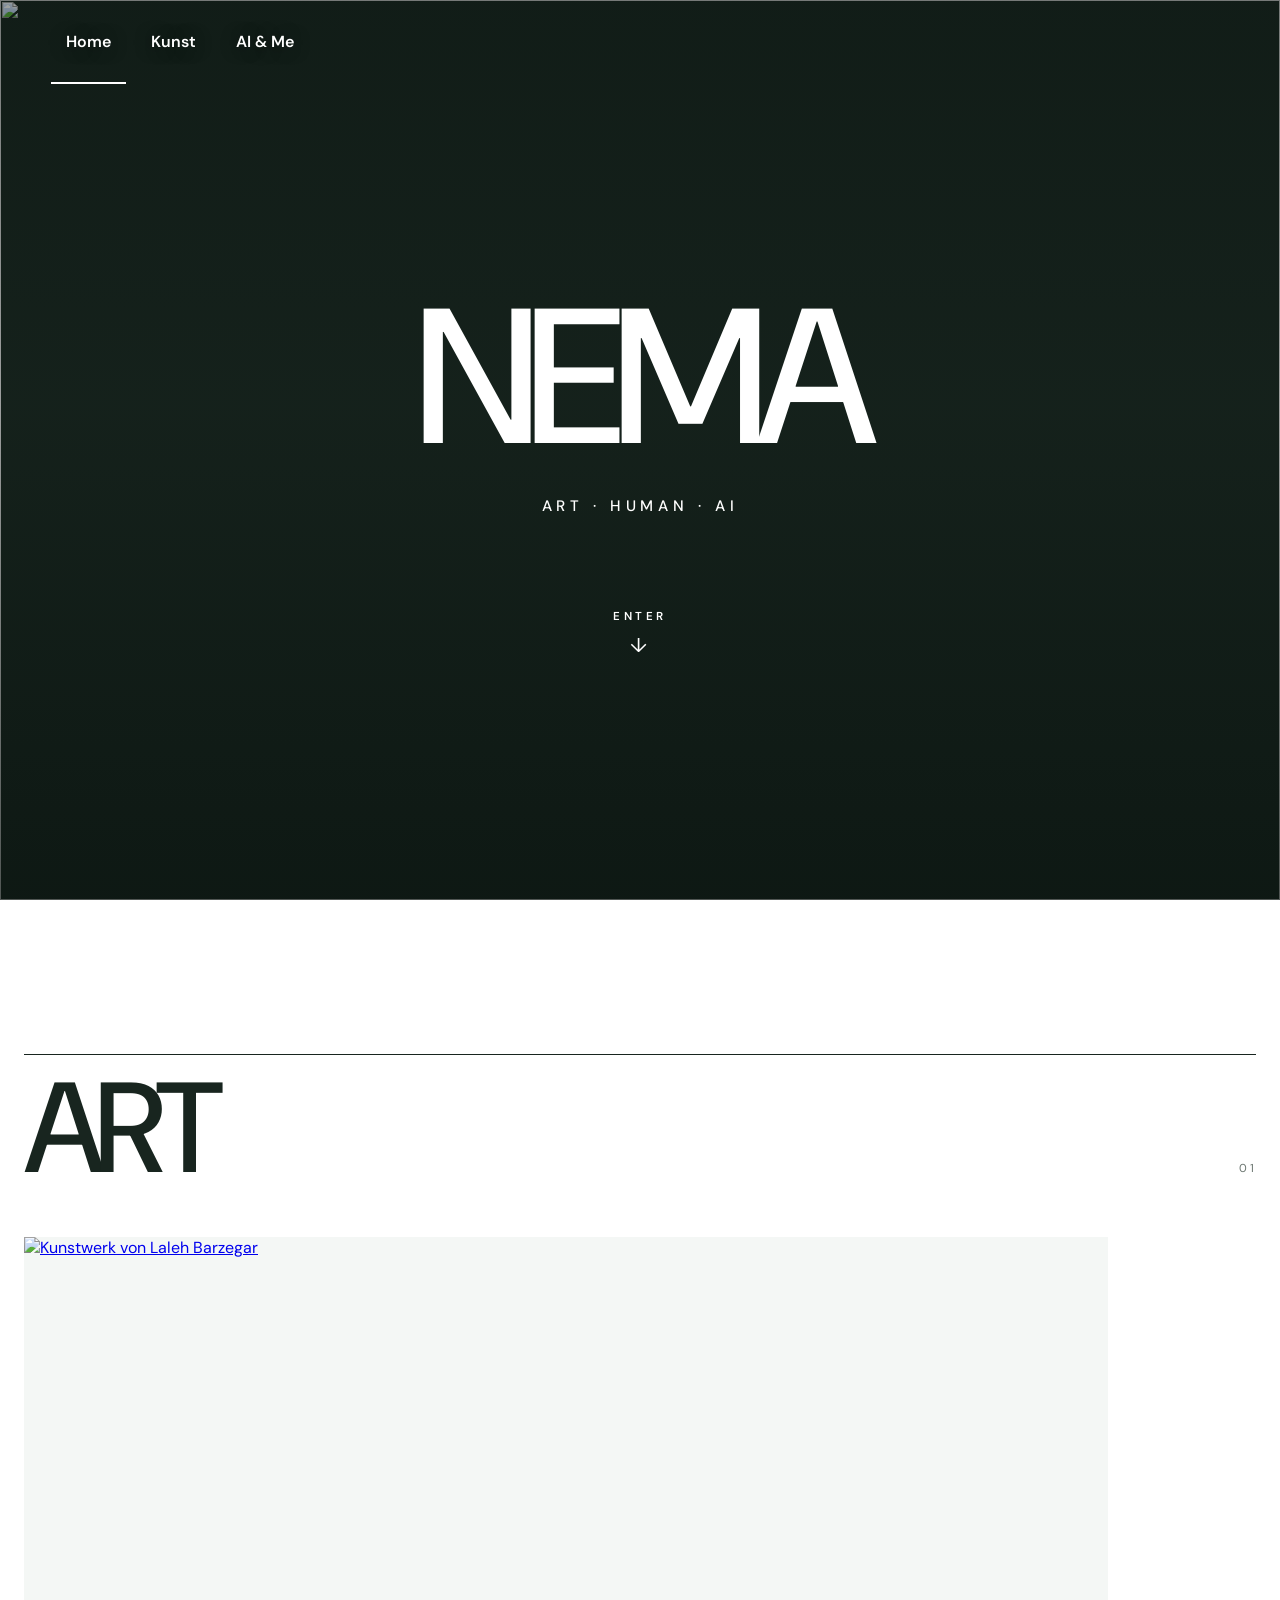
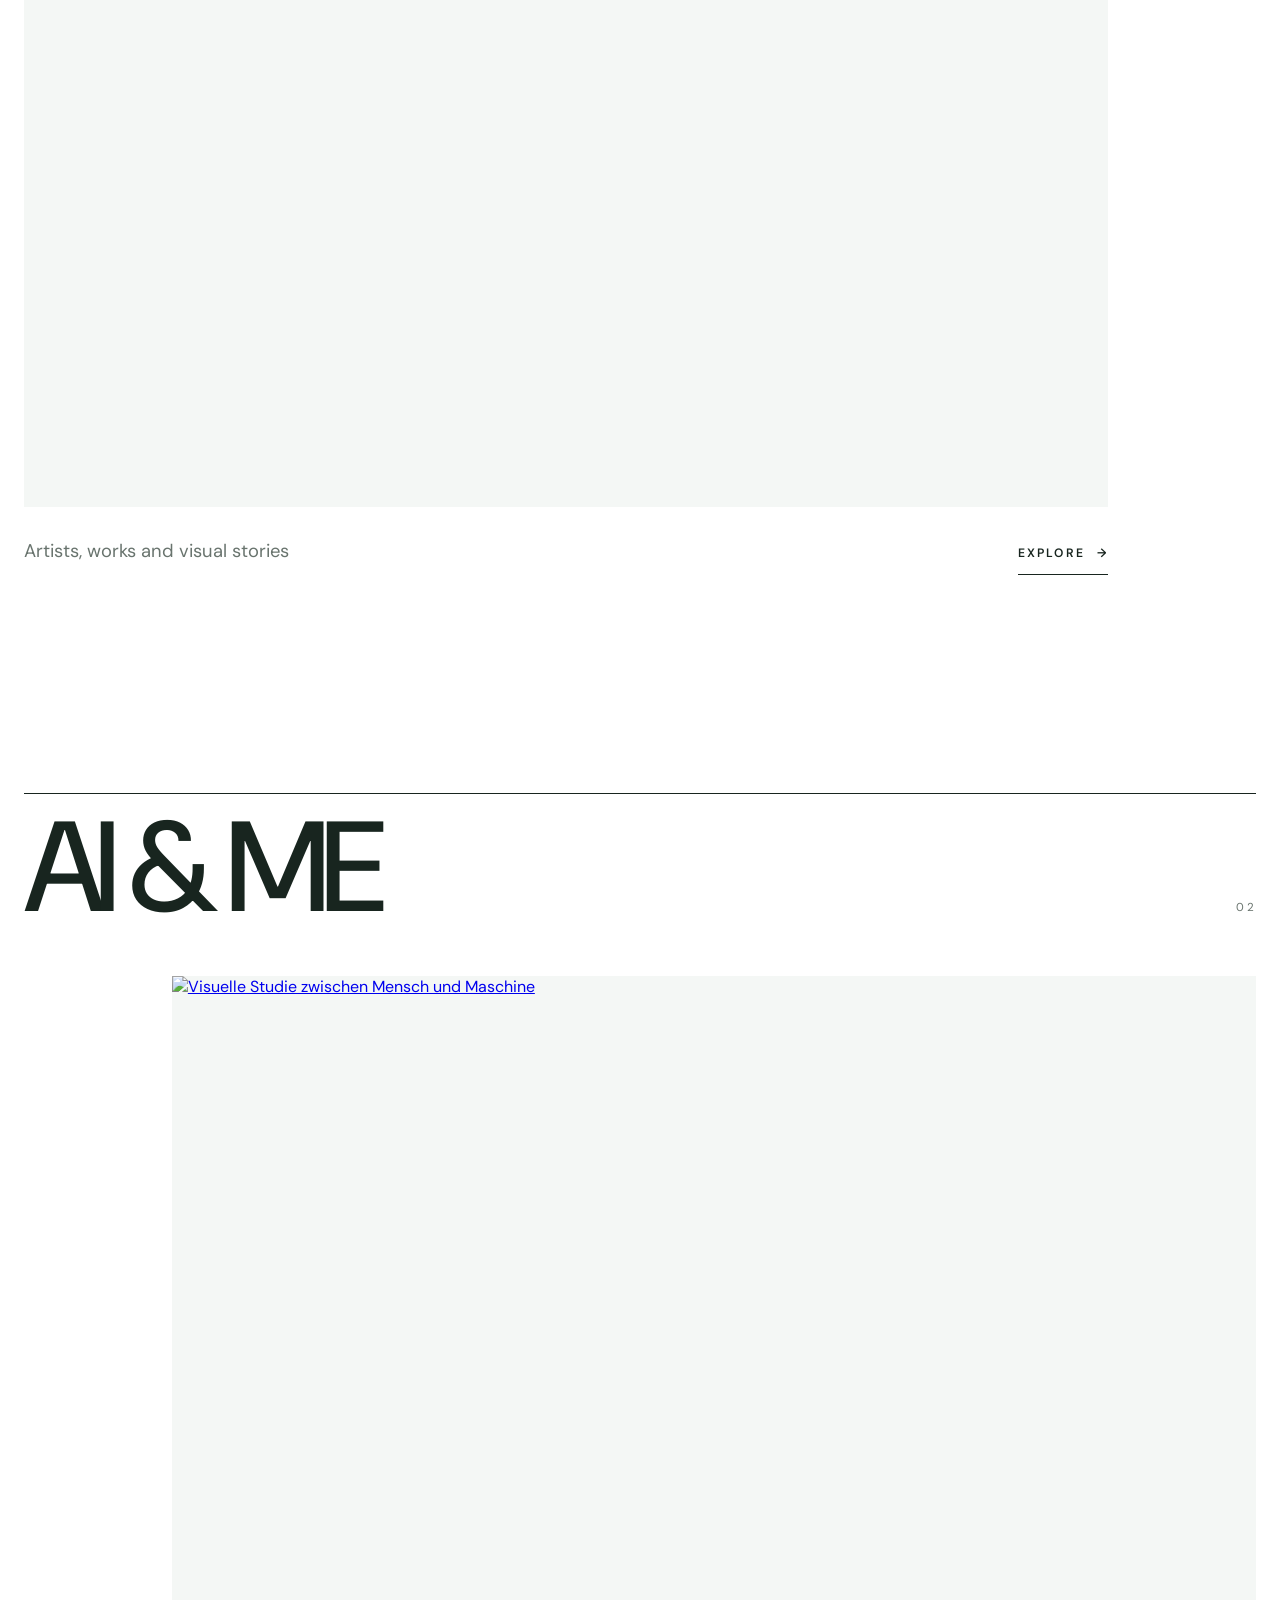
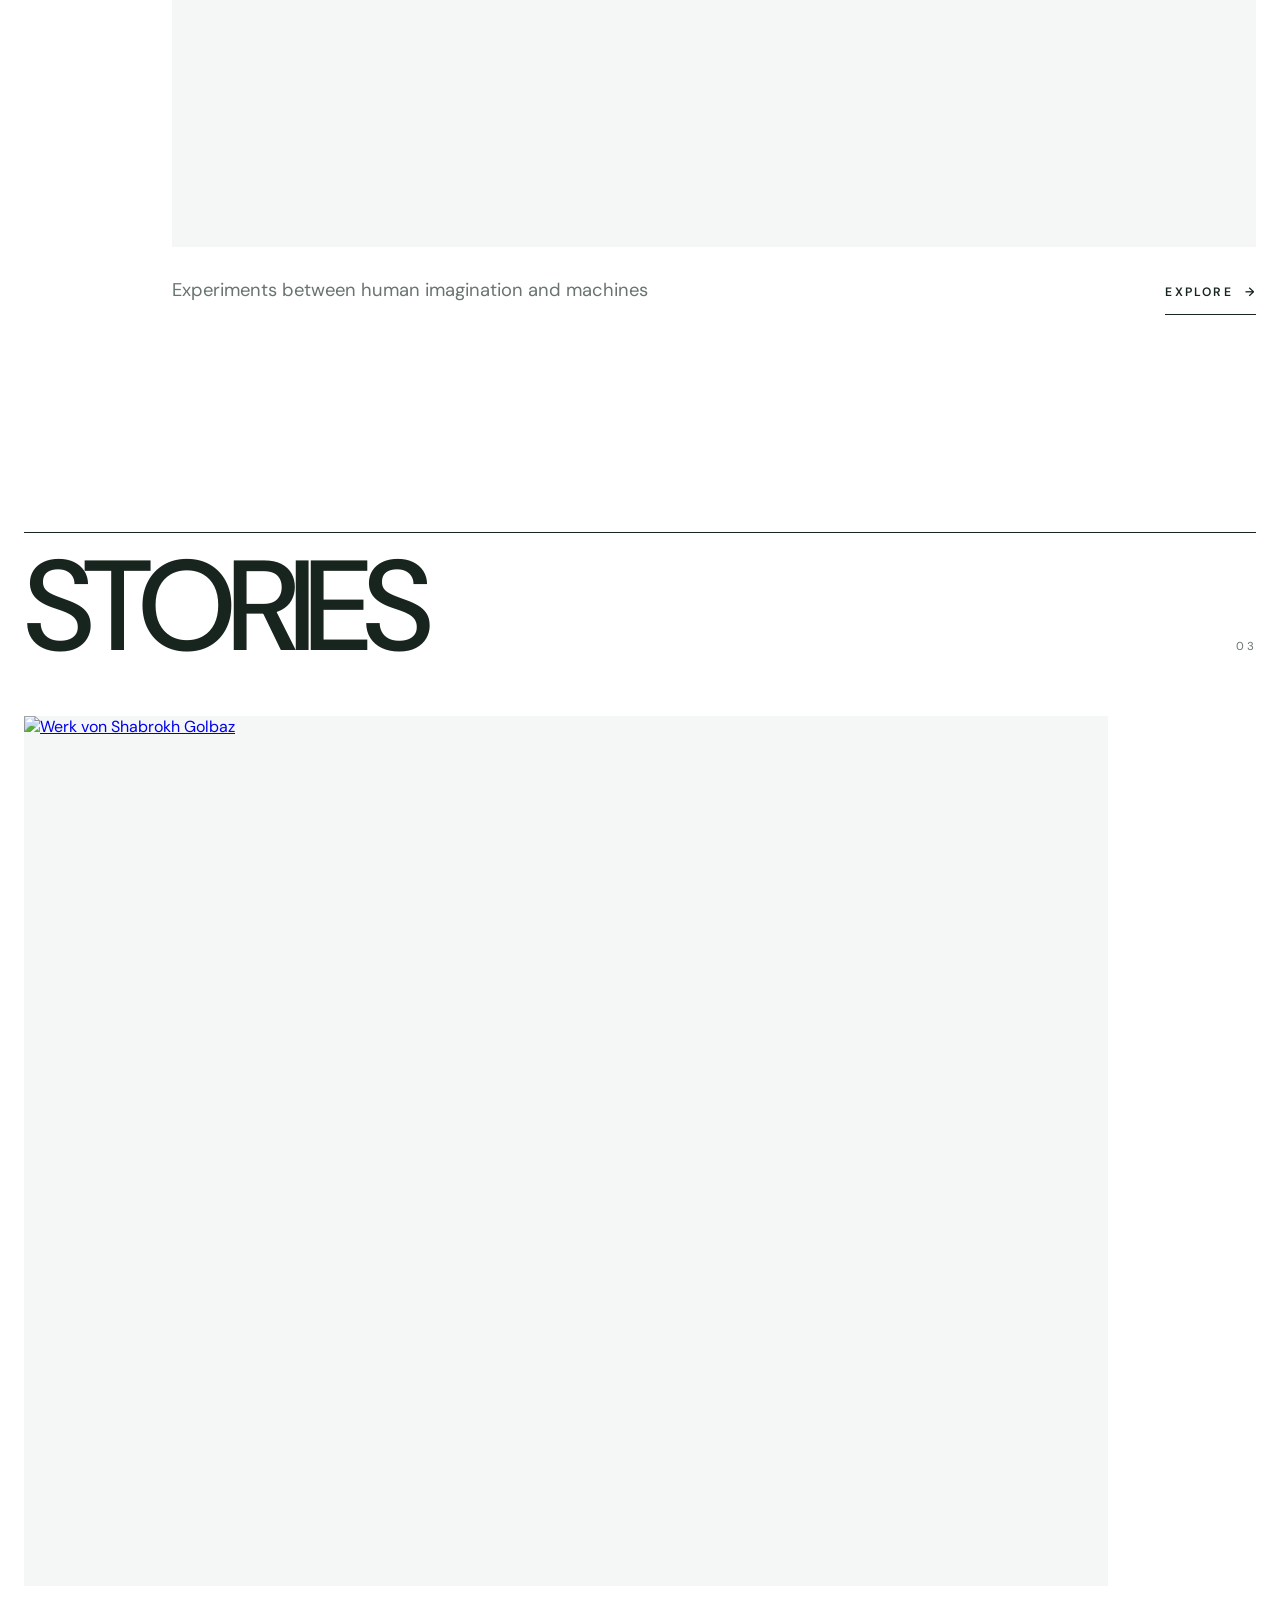
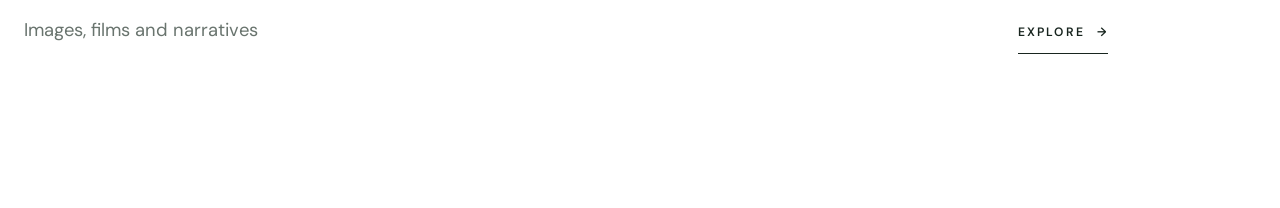
==== commit 19e53e4a: "Add secure Stories administration" ====
--- a/index.html
+++ b/index.html
@@ -67,12 +67,12 @@
           <h2 id="stories-title">STORIES</h2>
           <span class="home-feature__number" aria-hidden="true">03</span>
         </div>
-        <div class="home-feature__media">
+        <a class="home-feature__media" href="stories/" aria-label="Stories entdecken">
           <img src="bilder/artists/shabrokh/shabrokh.png" alt="Werk von Shabrokh Golbaz" loading="lazy">
-        </div>
+        </a>
         <div class="home-feature__footer">
           <p>Images, films and narratives</p>
-          <span class="explore-link explore-link--inactive" aria-disabled="true">Explore <span aria-hidden="true">→</span></span>
+          <a class="explore-link" href="stories/">Explore <span aria-hidden="true">→</span></a>
         </div>
       </section>
     </div>
--- a/styles/style.css
+++ b/styles/style.css
@@ -6,11 +6,14 @@
 
 * { box-sizing: border-box; }
 html { scroll-behavior: smooth; }
-body { margin: 0; min-width: 320px; background: var(--background); color: var(--ink); font-family: "DM Sans", system-ui, sans-serif; }
+body { margin: 0; min-width: 320px; background: var(--paper); color: var(--ink); font-family: "DM Sans", system-ui, sans-serif; }
 button, input { font: inherit; }
 button { cursor: pointer; }
-.page-shell { width: min(100% - 40px, 920px); margin: auto; }
-.site-header { height: 84px; display: flex; align-items: center; justify-content: space-between; border-bottom: 1px solid var(--line); }
+.page-shell { width: min(100% - 40px, 920px); margin: auto; background: var(--paper); }
+.site-header { position: relative; left: 50%; display: flex; width: 100vw; height: 84px; align-items: center; justify-content: space-between; padding-inline: clamp(20px, 4vw, 64px); border: 0; color: #fff; background: var(--ink); transform: translateX(-50%); }
+.main-nav { display: flex; height: 100%; align-items: center; gap: 10px; }
+.nav-link { display: flex; height: 100%; align-items: center; padding: 0 15px; border-bottom: 2px solid transparent; color: #fff; font-size: 16px; font-weight: 600; text-decoration: none; transition: color .2s, border-color .2s; }
+.nav-link:hover, .nav-link:focus-visible, .nav-link.active { border-bottom-color: #fff; color: #fff; }
 .brand { display: flex; align-items: center; gap: 11px; color: var(--ink); font-size: 18px; font-weight: 700; text-decoration: none; }
 .brand-mark { display: grid; width: 36px; height: 36px; place-items: center; border-radius: 11px; color: white; background: var(--green); box-shadow: 0 5px 12px #176b4633; }
 .brand-mark svg, .input-wrap svg, .primary-button svg { width: 20px; fill: none; stroke: currentColor; stroke-width: 2; stroke-linecap: round; stroke-linejoin: round; }
@@ -83,7 +86,9 @@
 
 @media (max-width: 620px) {
   .page-shell { width: min(100% - 24px, 920px); }
-  .site-header { height: 70px; }.hero { padding: 52px 4px 32px; }.hero p { font-size: 15px; }
+  .site-header { height: 70px; padding-inline: 12px; }.hero { padding: 52px 4px 32px; }.hero p { font-size: 15px; }
+  .main-nav { gap: 0; }
+  .nav-link { padding-inline: 11px; font-size: 14px; }
   .search-card, .results-section { border-radius: 19px; }.form-grid { grid-template-columns: 1fr; gap: 0; }
   .results-table-wrap { margin-inline: -12px; border-radius: 12px; }
   footer { flex-direction: column; gap: 8px; align-items: center; }.demo-badge { padding: 6px 9px; }
@@ -91,11 +96,8 @@
 
 /* Startseite: Enter NEMA */
 .home-page { overflow-x: hidden; background: var(--paper); }
-.home-page .home-header { position: absolute; z-index: 5; top: 0; left: 0; width: 100%; height: 84px; padding-inline: clamp(20px, 4vw, 64px); border: 0; }
-.home-page .home-header .nav-link { color: #fff; text-shadow: 0 1px 16px #0008; }
-.home-page .home-header .nav-link:hover,
-.home-page .home-header .nav-link:focus-visible,
-.home-page .home-header .nav-link.active { border-bottom-color: #fff; color: #fff; }
+.home-page .home-header { position: absolute; z-index: 5; top: 0; left: 0; width: 100%; background: transparent; transform: none; }
+.home-page .home-header .nav-link { text-shadow: 0 1px 16px #0008; }
 .home-hero { position: relative; display: grid; width: 100%; min-height: 100vh; min-height: 100svh; overflow: hidden; place-items: center; color: #fff; background: var(--ink); }
 .home-hero__image,
 .home-hero__veil { position: absolute; inset: 0; width: 100%; height: 100%; }
@@ -128,8 +130,7 @@
 .reveal.is-visible { opacity: 1; transform: translateY(0); }
 
 @media (max-width: 760px) {
-  .home-page .home-header { height: 70px; padding-inline: 12px; }
-  .home-page .home-header .nav-link { padding-inline: 11px; font-size: 14px; }
+  .home-page .home-header { height: 70px; }
   .home-hero__content { padding-top: 92px; }
   .home-hero h1 { font-size: clamp(4.4rem, 25vw, 8rem); }
   .home-hero p { letter-spacing: .22em; }
@@ -213,21 +214,9 @@
 
 @media (prefers-reduced-motion: reduce) { *, *::before, *::after { scroll-behavior: auto !important; animation-duration: .01ms !important; transition-duration: .01ms !important; } }
 
-/* Übergeordnete Seitennavigation */
-.main-nav { display: flex; height: 100%; align-items: center; gap: 10px; }
-.nav-link { display: flex; height: 100%; align-items: center; padding: 0 15px; border-bottom: 2px solid transparent; color: var(--muted); font-weight: 600; text-decoration: none; transition: color .2s, border-color .2s; }
-.nav-link:hover, .nav-link:focus-visible, .nav-link.active { border-bottom-color: var(--green); color: var(--green); }
-.nav-group { position: relative; height: 100%; }
-.subnav { position: absolute; z-index: 10; top: calc(100% - 1px); left: 0; min-width: 170px; padding: 8px; border: 1px solid var(--line); border-radius: 0 0 12px 12px; visibility: hidden; opacity: 0; background: var(--paper); box-shadow: 0 12px 30px #263d311a; transform: translateY(-5px); transition: .2s; }
-.subnav a { display: block; padding: 10px 12px; border-radius: 8px; color: var(--ink); font-size: 14px; font-weight: 600; text-decoration: none; white-space: nowrap; }
-.subnav a:hover, .subnav a:focus-visible, .subnav a[aria-current="page"] { color: var(--green); background: var(--mint); }
-.nav-group:hover .subnav, .nav-group:focus-within .subnav { visibility: visible; opacity: 1; transform: translateY(0); }
 .empty-page { min-height: calc(100vh - 84px); }
 
 @media (max-width: 620px) {
-  .site-header { align-items: stretch; }
-  .main-nav { gap: 0; }
-  .nav-link { padding-inline: 11px; font-size: 14px; }
   .site-header .demo-badge { align-self: center; }
   .empty-page { min-height: calc(100vh - 70px); }
 }
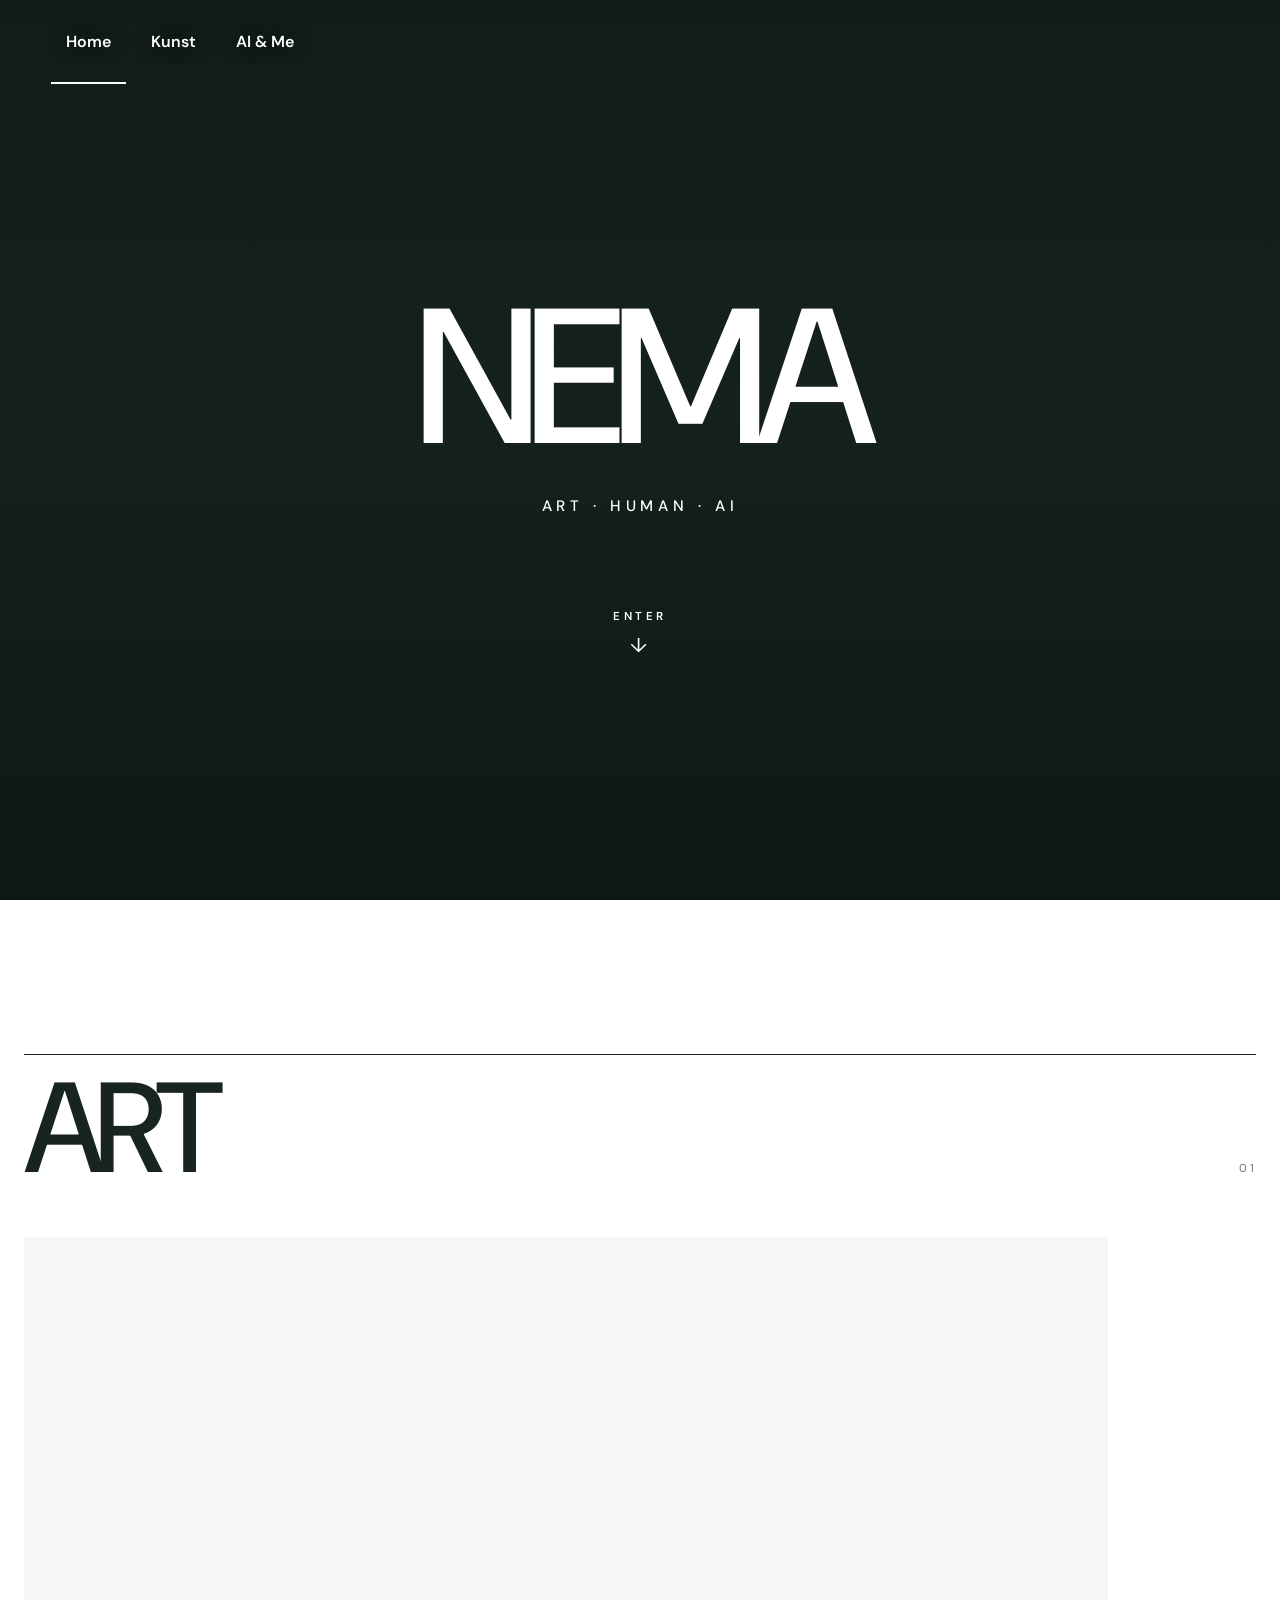
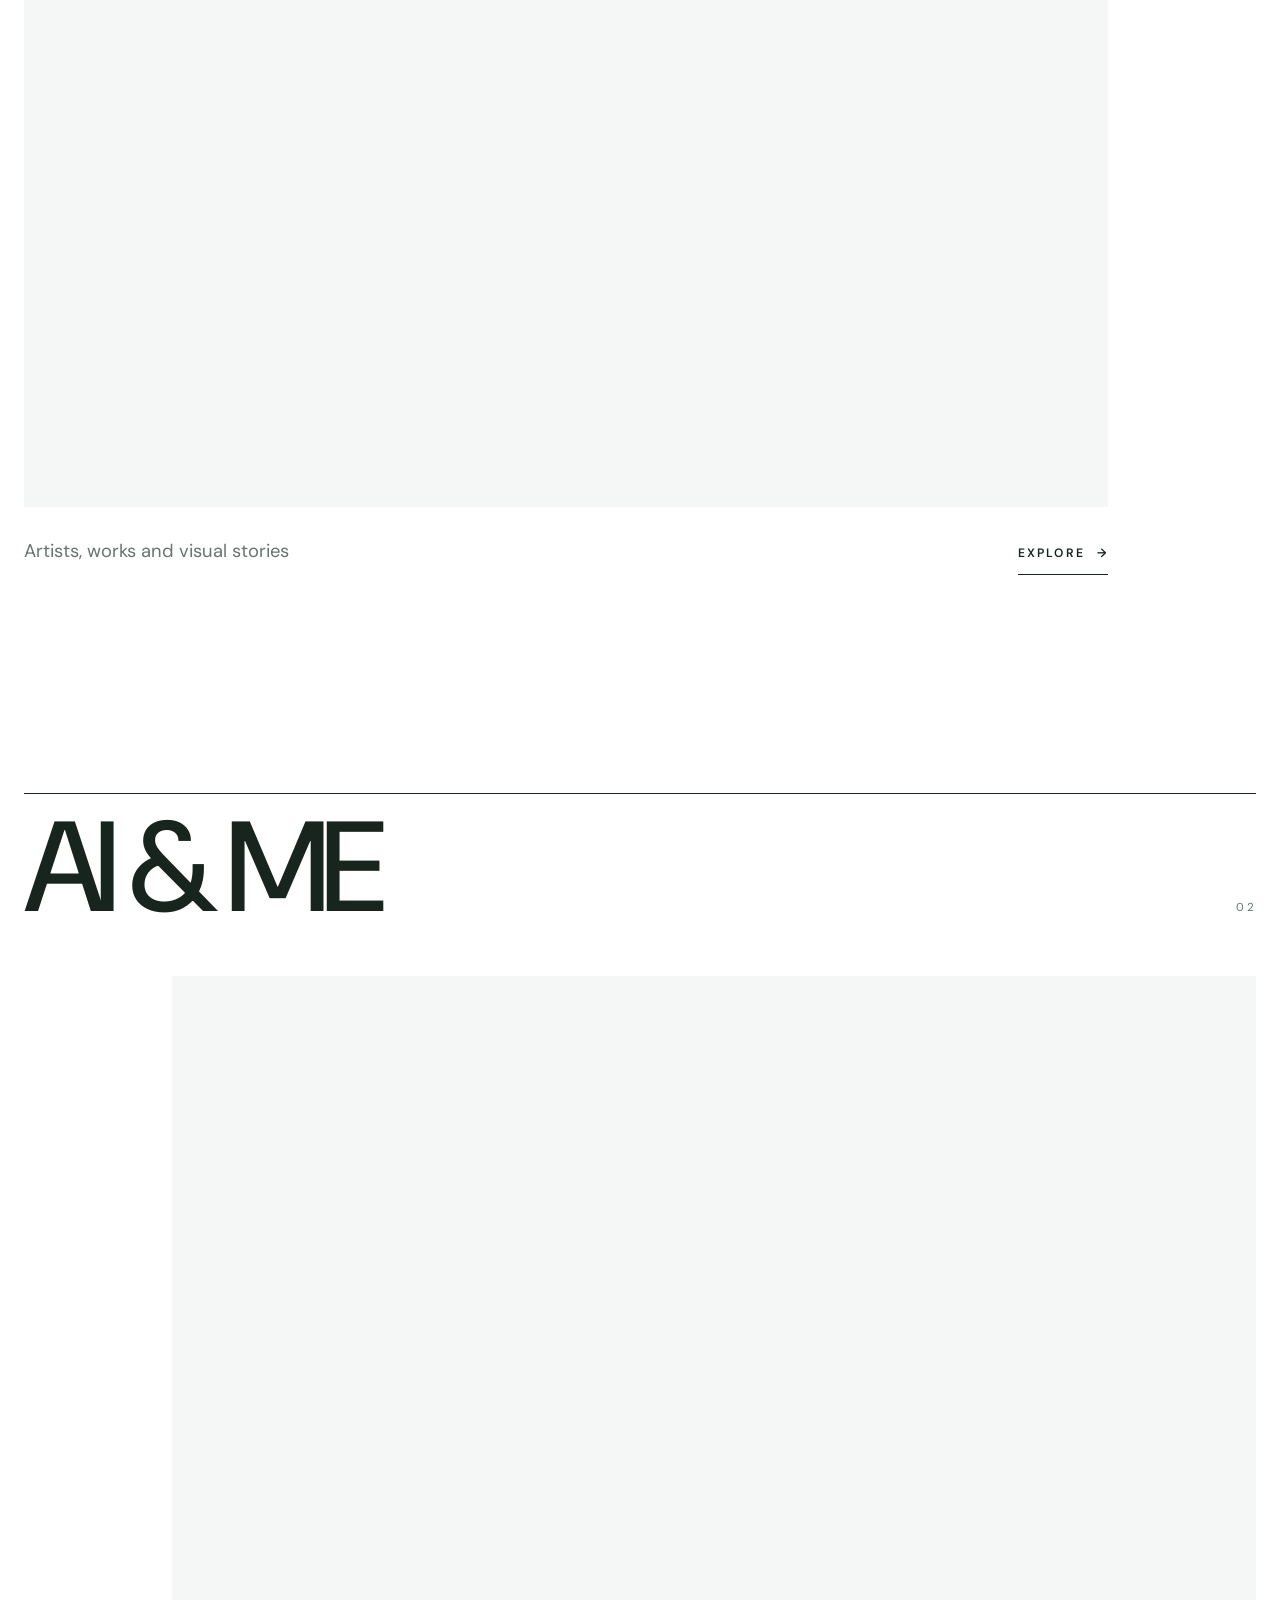
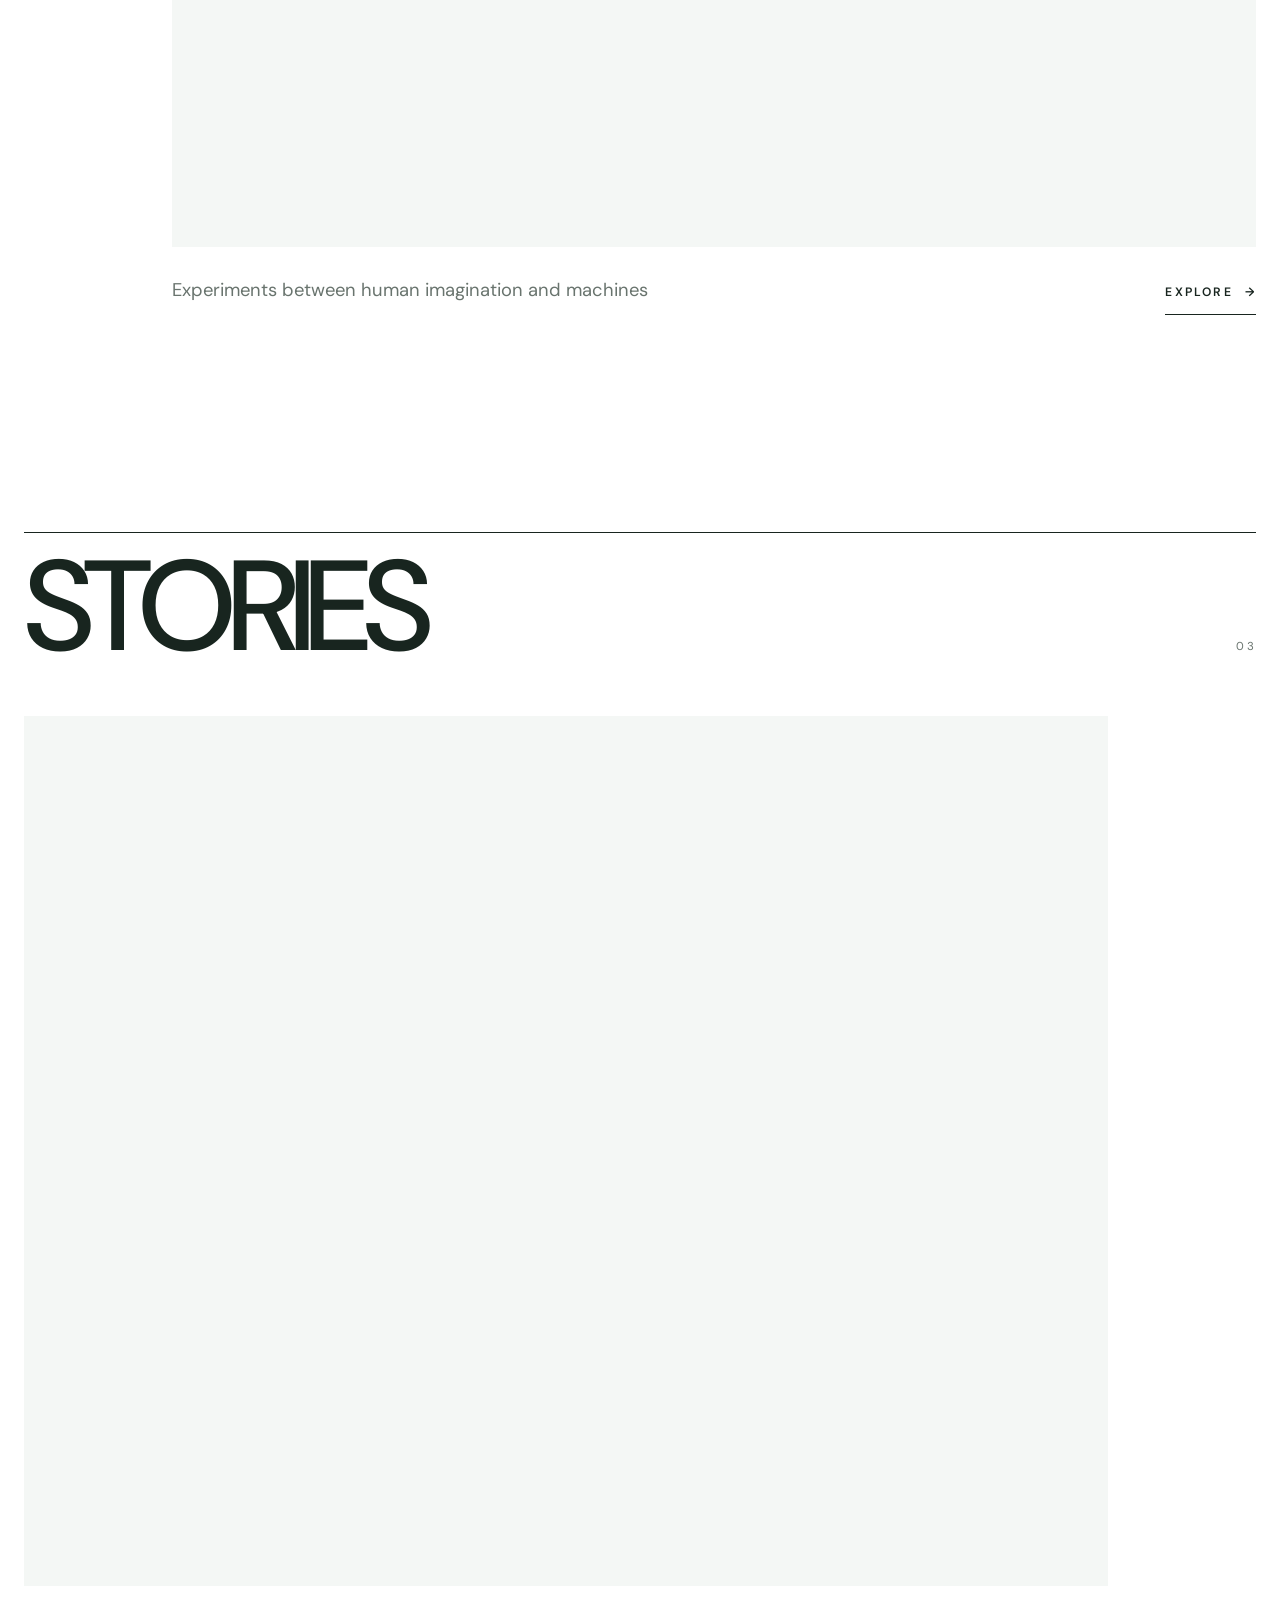
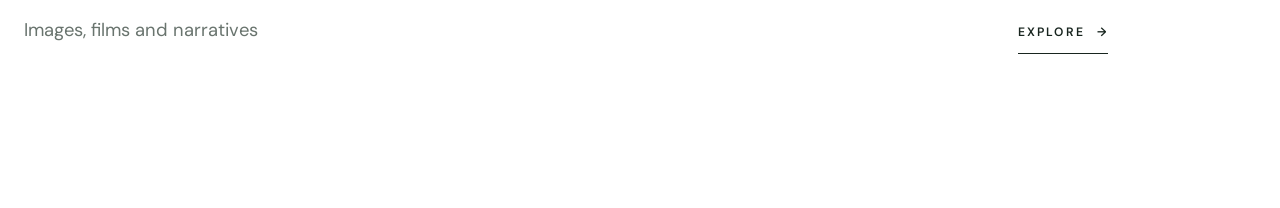
==== commit e067dc8c: "Load all artist and artwork images from database" ====
--- a/index.html
+++ b/index.html
@@ -20,8 +20,7 @@
   </header>
 
   <main aria-label="Home">
-    <section class="home-hero" aria-labelledby="home-title">
-      <img class="home-hero__image" src="bilder/artists/hassan/hassan1.png" alt="" fetchpriority="high">
+    <section class="home-hero" aria-labelledby="home-title" data-artist-image-id="3" data-artist-image-class="home-hero__image" data-artist-image-priority="high">
       <div class="home-hero__veil" aria-hidden="true"></div>
       <div class="home-hero__content">
         <h1 id="home-title">NEMA</h1>
@@ -39,8 +38,7 @@
           <h2 id="art-title">ART</h2>
           <span class="home-feature__number" aria-hidden="true">01</span>
         </div>
-        <a class="home-feature__media" href="sites/kunst.html" aria-label="Kunst entdecken">
-          <img src="bilder/artists/laleh/p1.jpg" alt="Kunstwerk von Laleh Barzegar" loading="lazy">
+        <a class="home-feature__media" href="sites/kunst.html" aria-label="Kunst entdecken" data-artist-image-id="2" data-artist-image-alt="Kunstwerk von Laleh Barzegar">
         </a>
         <div class="home-feature__footer">
           <p>Artists, works and visual stories</p>
@@ -53,8 +51,7 @@
           <h2 id="ai-title">AI &amp; ME</h2>
           <span class="home-feature__number" aria-hidden="true">02</span>
         </div>
-        <a class="home-feature__media" href="sites/ai-me.html" aria-label="AI &amp; Me entdecken">
-          <img src="bilder/artists/hassan/hassan1.png" alt="Visuelle Studie zwischen Mensch und Maschine" loading="lazy">
+        <a class="home-feature__media" href="sites/ai-me.html" aria-label="AI &amp; Me entdecken" data-artist-image-id="3" data-artist-image-alt="Visuelle Studie zwischen Mensch und Maschine">
         </a>
         <div class="home-feature__footer">
           <p>Experiments between human imagination and machines</p>
@@ -67,8 +64,7 @@
           <h2 id="stories-title">STORIES</h2>
           <span class="home-feature__number" aria-hidden="true">03</span>
         </div>
-        <a class="home-feature__media" href="stories/" aria-label="Stories entdecken">
-          <img src="bilder/artists/shabrokh/shabrokh.png" alt="Werk von Shabrokh Golbaz" loading="lazy">
+        <a class="home-feature__media" href="stories/" aria-label="Stories entdecken" data-artist-image-id="4" data-artist-image-alt="Werk von Shabrokh Golbaz">
         </a>
         <div class="home-feature__footer">
           <p>Images, films and narratives</p>
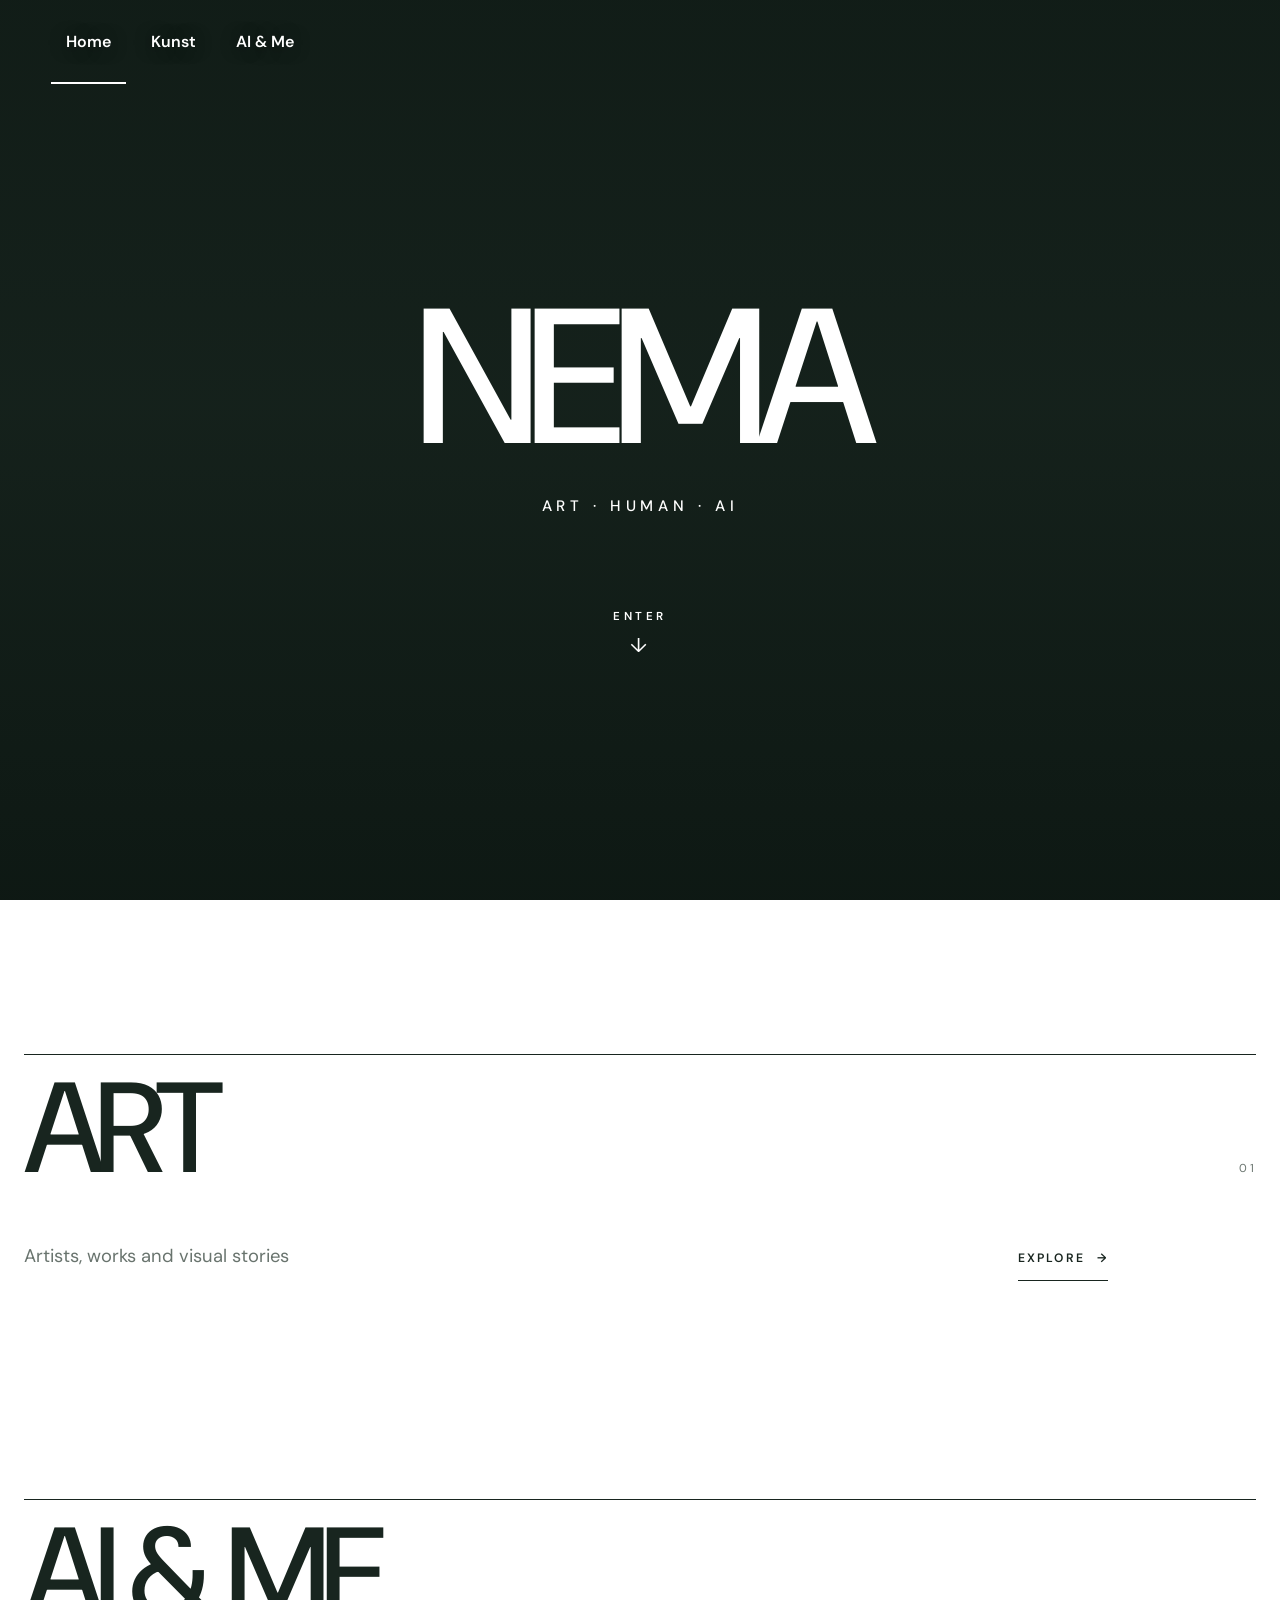
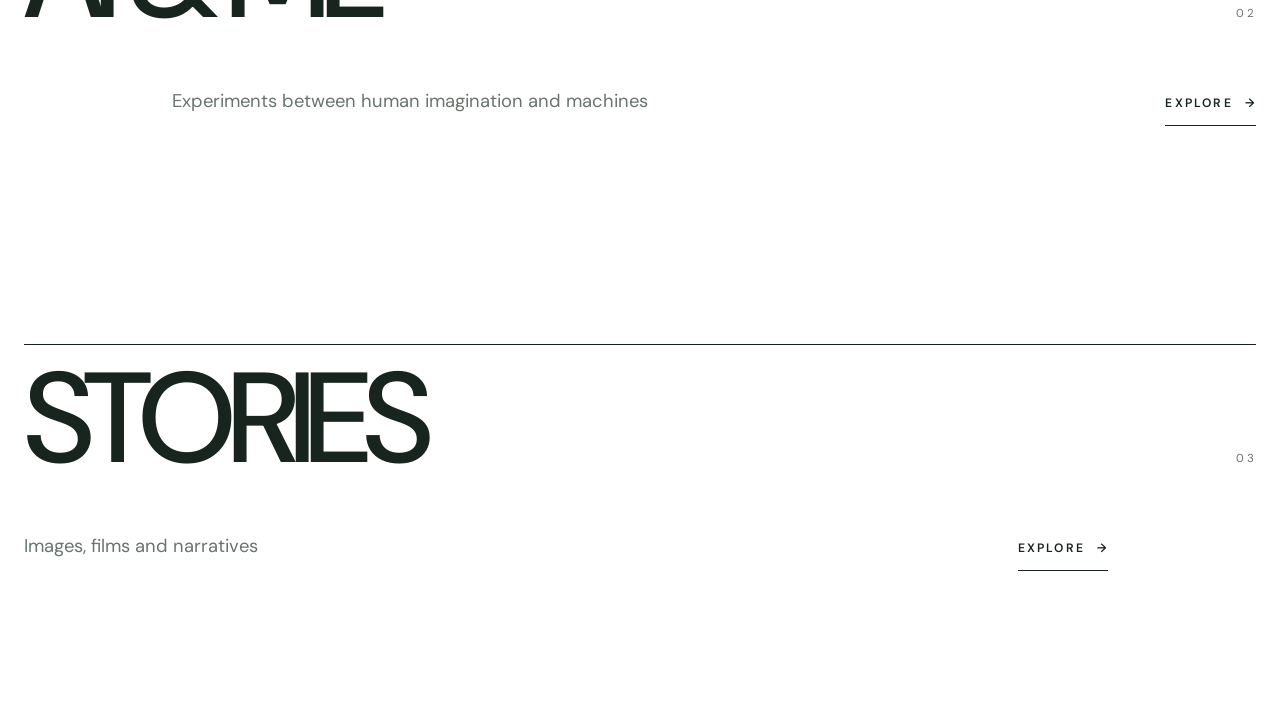
==== commit 6e8724ca: "Remove artist images from home page" ====
--- a/index.html
+++ b/index.html
@@ -20,7 +20,7 @@
   </header>
 
   <main aria-label="Home">
-    <section class="home-hero" aria-labelledby="home-title" data-artist-image-id="3" data-artist-image-class="home-hero__image" data-artist-image-priority="high">
+    <section class="home-hero" aria-labelledby="home-title">
       <div class="home-hero__veil" aria-hidden="true"></div>
       <div class="home-hero__content">
         <h1 id="home-title">NEMA</h1>
@@ -38,8 +38,6 @@
           <h2 id="art-title">ART</h2>
           <span class="home-feature__number" aria-hidden="true">01</span>
         </div>
-        <a class="home-feature__media" href="sites/kunst.html" aria-label="Kunst entdecken" data-artist-image-id="2" data-artist-image-alt="Kunstwerk von Laleh Barzegar">
-        </a>
         <div class="home-feature__footer">
           <p>Artists, works and visual stories</p>
           <a class="explore-link" href="sites/kunst.html">Explore <span aria-hidden="true">→</span></a>
@@ -51,8 +49,6 @@
           <h2 id="ai-title">AI &amp; ME</h2>
           <span class="home-feature__number" aria-hidden="true">02</span>
         </div>
-        <a class="home-feature__media" href="sites/ai-me.html" aria-label="AI &amp; Me entdecken" data-artist-image-id="3" data-artist-image-alt="Visuelle Studie zwischen Mensch und Maschine">
-        </a>
         <div class="home-feature__footer">
           <p>Experiments between human imagination and machines</p>
           <a class="explore-link" href="sites/ai-me.html">Explore <span aria-hidden="true">→</span></a>
@@ -64,8 +60,6 @@
           <h2 id="stories-title">STORIES</h2>
           <span class="home-feature__number" aria-hidden="true">03</span>
         </div>
-        <a class="home-feature__media" href="stories/" aria-label="Stories entdecken" data-artist-image-id="4" data-artist-image-alt="Werk von Shabrokh Golbaz">
-        </a>
         <div class="home-feature__footer">
           <p>Images, films and narratives</p>
           <a class="explore-link" href="stories/">Explore <span aria-hidden="true">→</span></a>
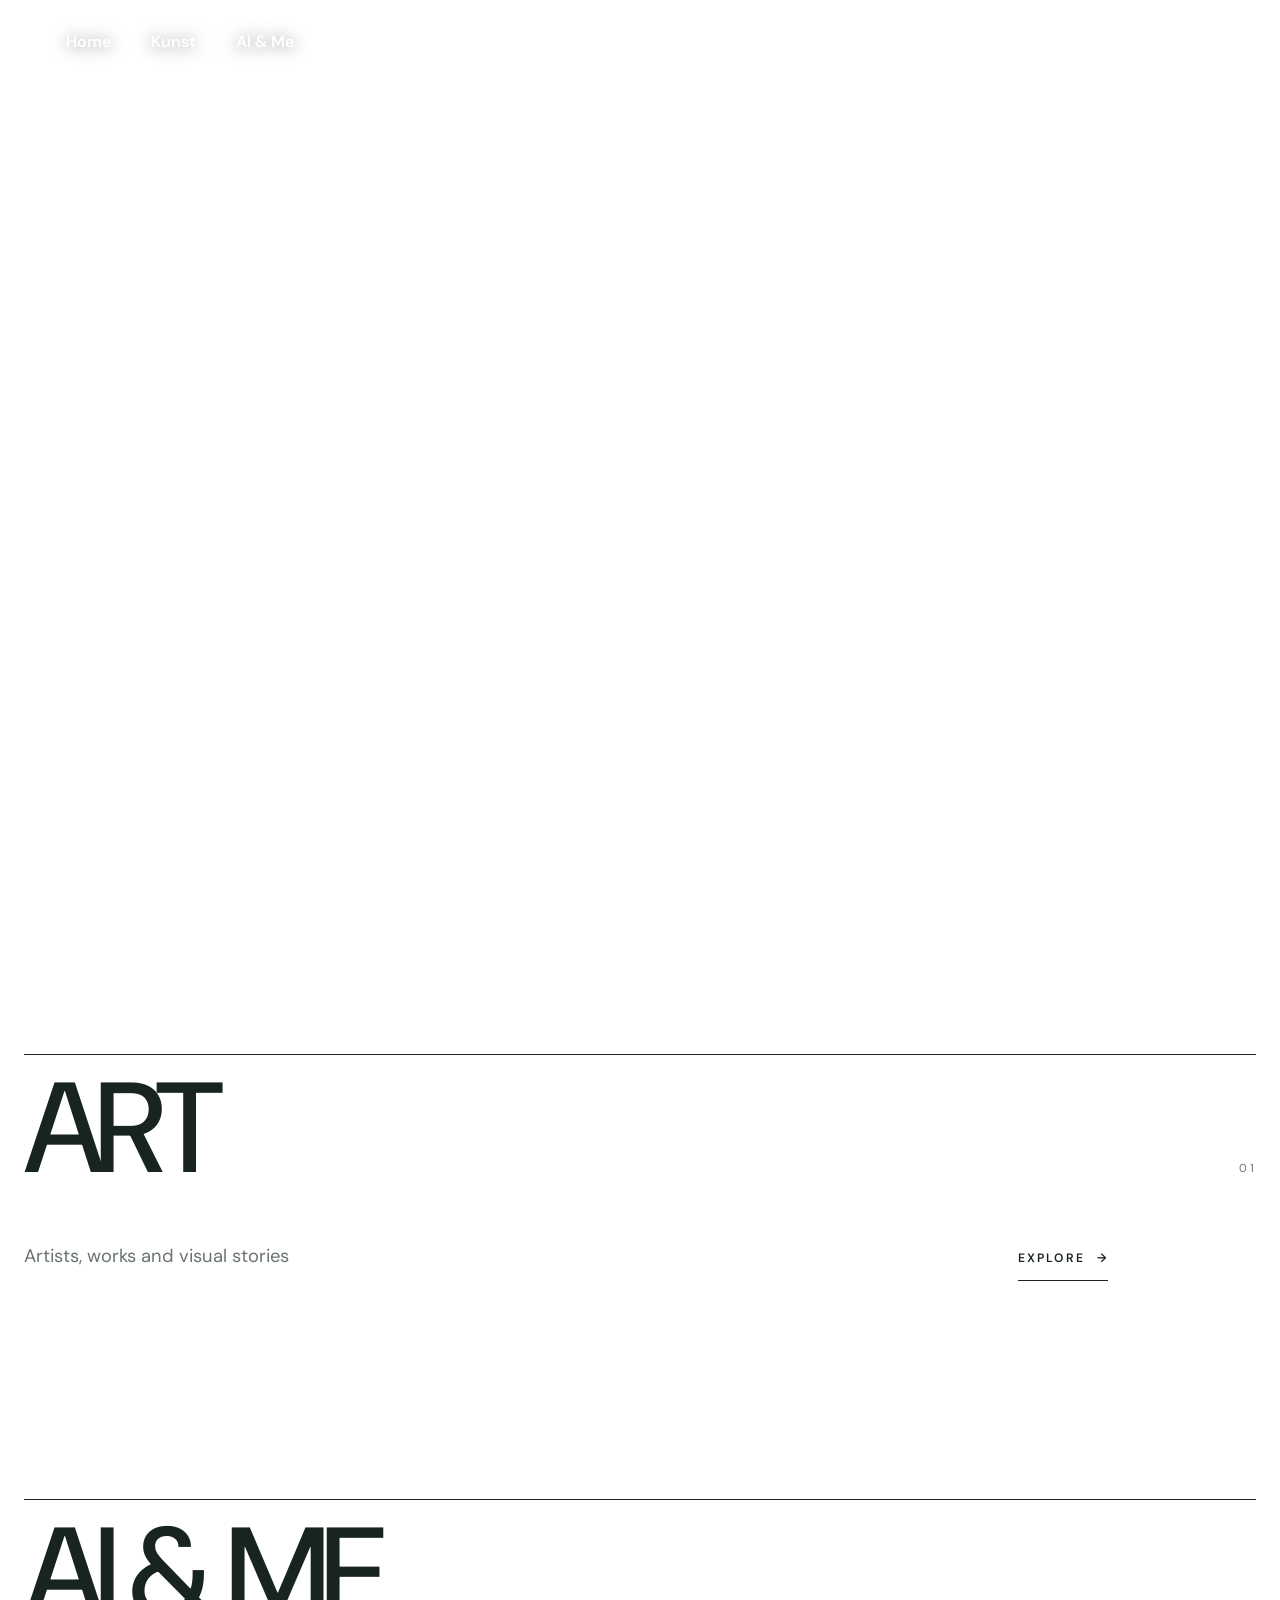
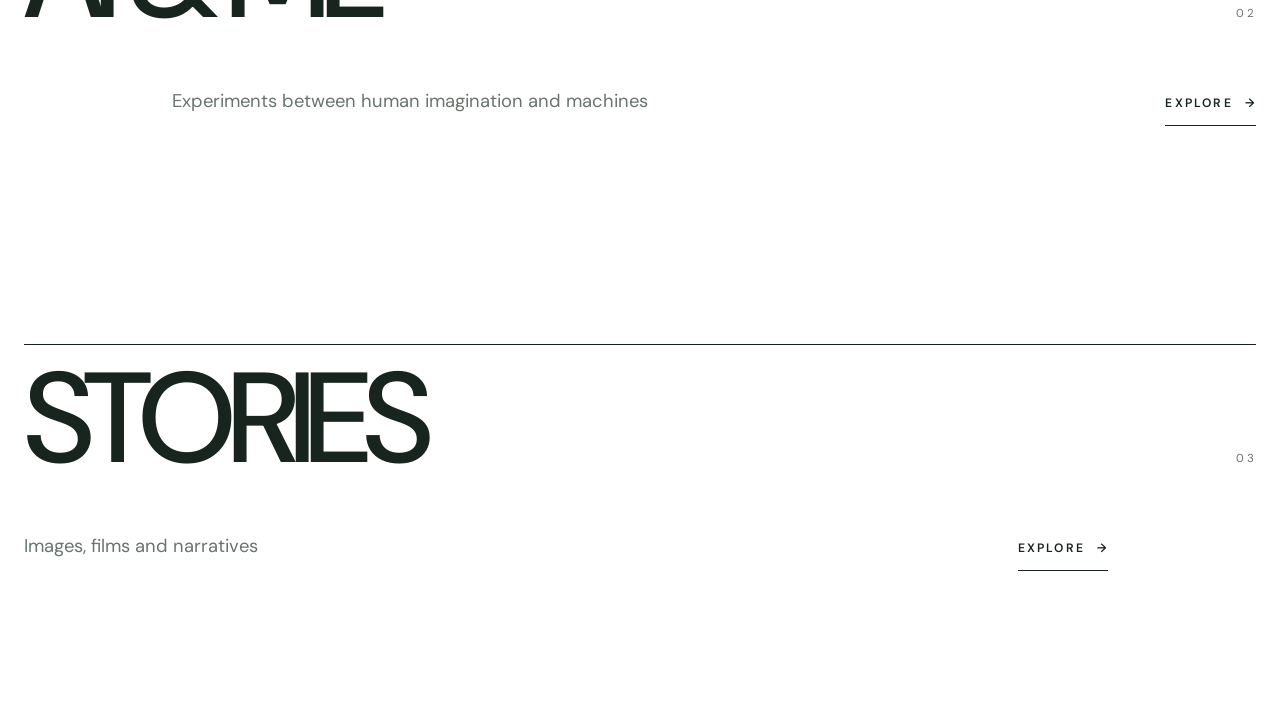
==== commit 7ad02b34: "Match home hero to page background" ====
--- a/index.html
+++ b/index.html
@@ -21,7 +21,6 @@
 
   <main aria-label="Home">
     <section class="home-hero" aria-labelledby="home-title">
-      <div class="home-hero__veil" aria-hidden="true"></div>
       <div class="home-hero__content">
         <h1 id="home-title">NEMA</h1>
         <p>ART <span aria-hidden="true">·</span> HUMAN <span aria-hidden="true">·</span> AI</p>
--- a/styles/style.css
+++ b/styles/style.css
@@ -98,11 +98,10 @@
 .home-page { overflow-x: hidden; background: var(--paper); }
 .home-page .home-header { position: absolute; z-index: 5; top: 0; left: 0; width: 100%; background: transparent; transform: none; }
 .home-page .home-header .nav-link { text-shadow: 0 1px 16px #0008; }
-.home-hero { position: relative; display: grid; width: 100%; min-height: 100vh; min-height: 100svh; overflow: hidden; place-items: center; color: #fff; background: var(--ink); }
-.home-hero__image,
-.home-hero__veil { position: absolute; inset: 0; width: 100%; height: 100%; }
+.home-hero { position: relative; display: grid; width: 100%; min-height: 100vh; min-height: 100svh; overflow: hidden; place-items: center; color: #fff; background: var(--paper); }
+.home-hero::before { position: absolute; inset: 0; background: url("/bilder/webseite/Hintergrund.png") center / cover no-repeat; content: ""; opacity: .4; }
+.home-hero__image { position: absolute; inset: 0; width: 100%; height: 100%; }
 .home-hero__image { object-fit: cover; object-position: center; }
-.home-hero__veil { background: linear-gradient(180deg, #07100c66 0%, #07100c30 45%, #07100c99 100%); }
 .home-hero__content { position: relative; z-index: 1; display: flex; align-items: center; flex-direction: column; padding: 110px 24px 44px; text-align: center; }
 .home-hero h1 { margin: 0; color: #fff; font-size: clamp(4.75rem, 15vw, 12.5rem); font-weight: 500; line-height: .85; letter-spacing: -.065em; }
 .home-hero p { margin: clamp(24px, 4vh, 40px) 0 0; color: #fff; font-size: clamp(.74rem, 1.3vw, .95rem); font-weight: 500; letter-spacing: .32em; }
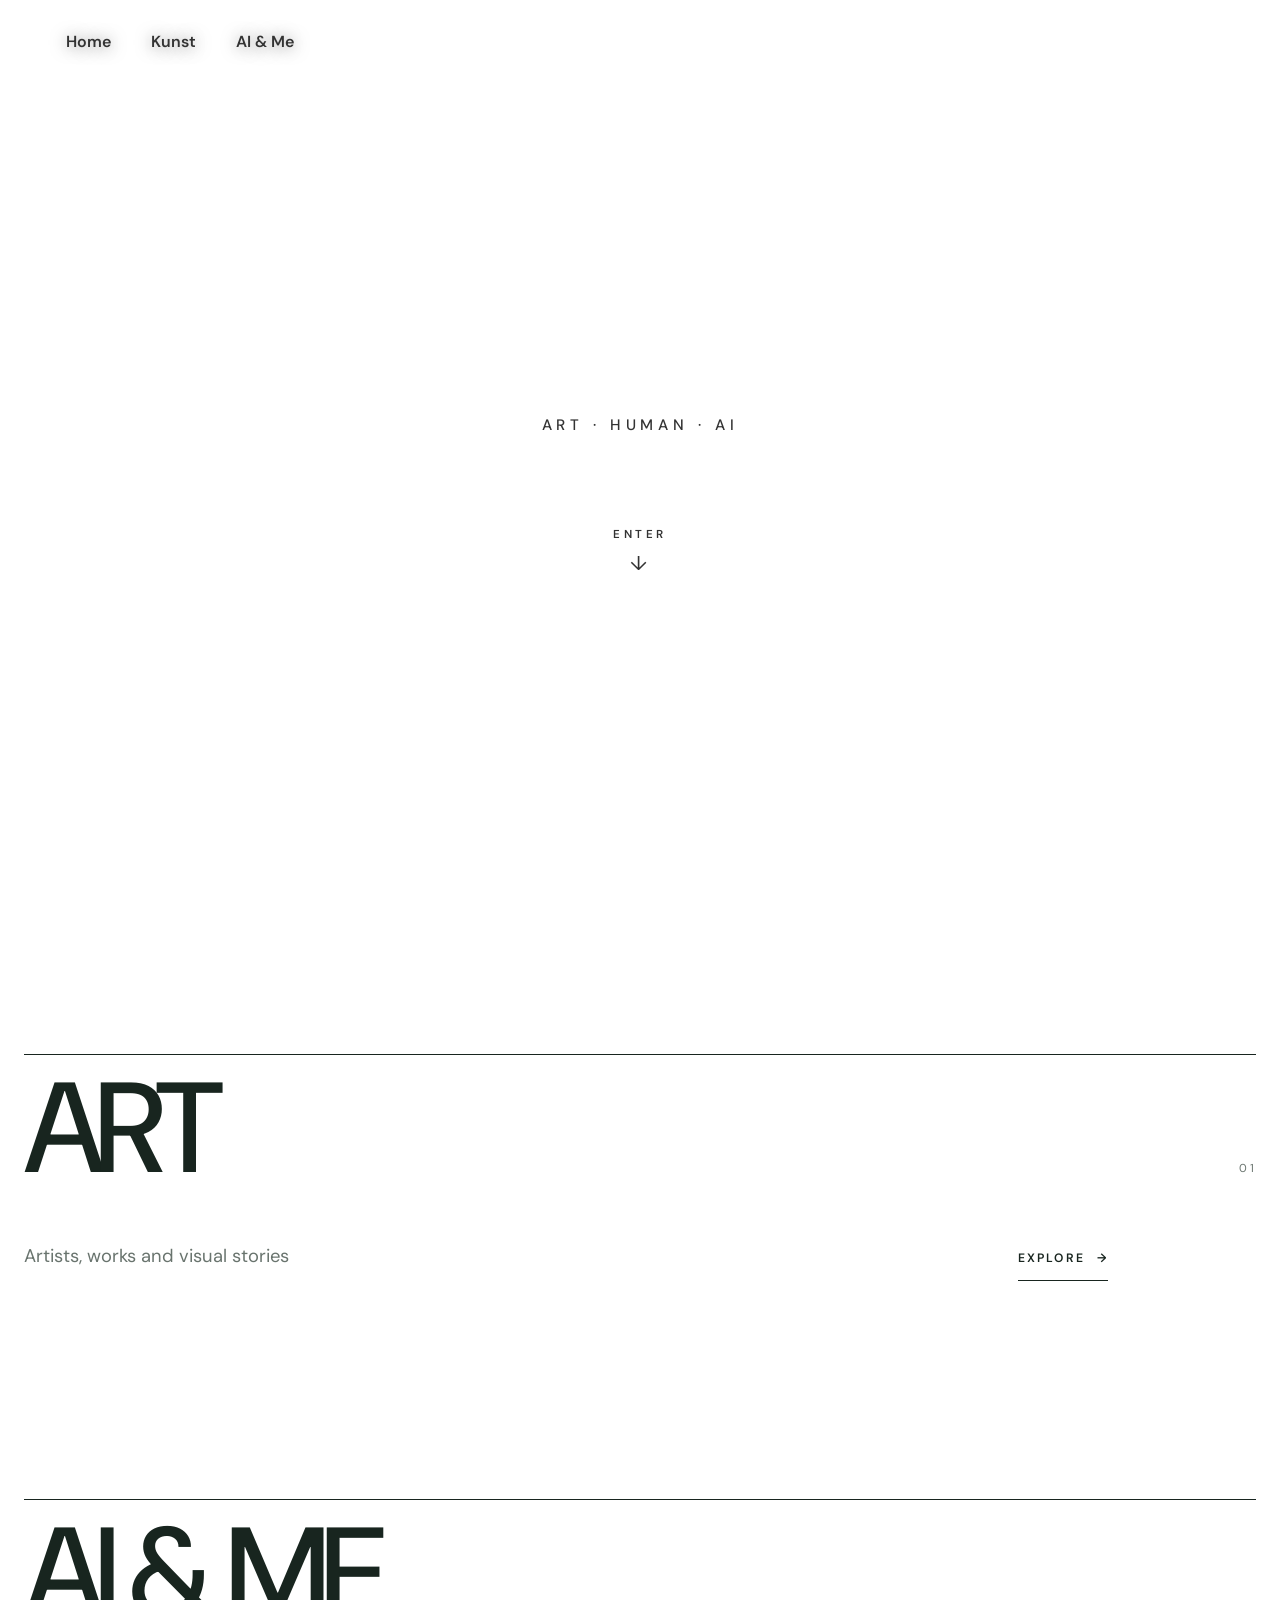
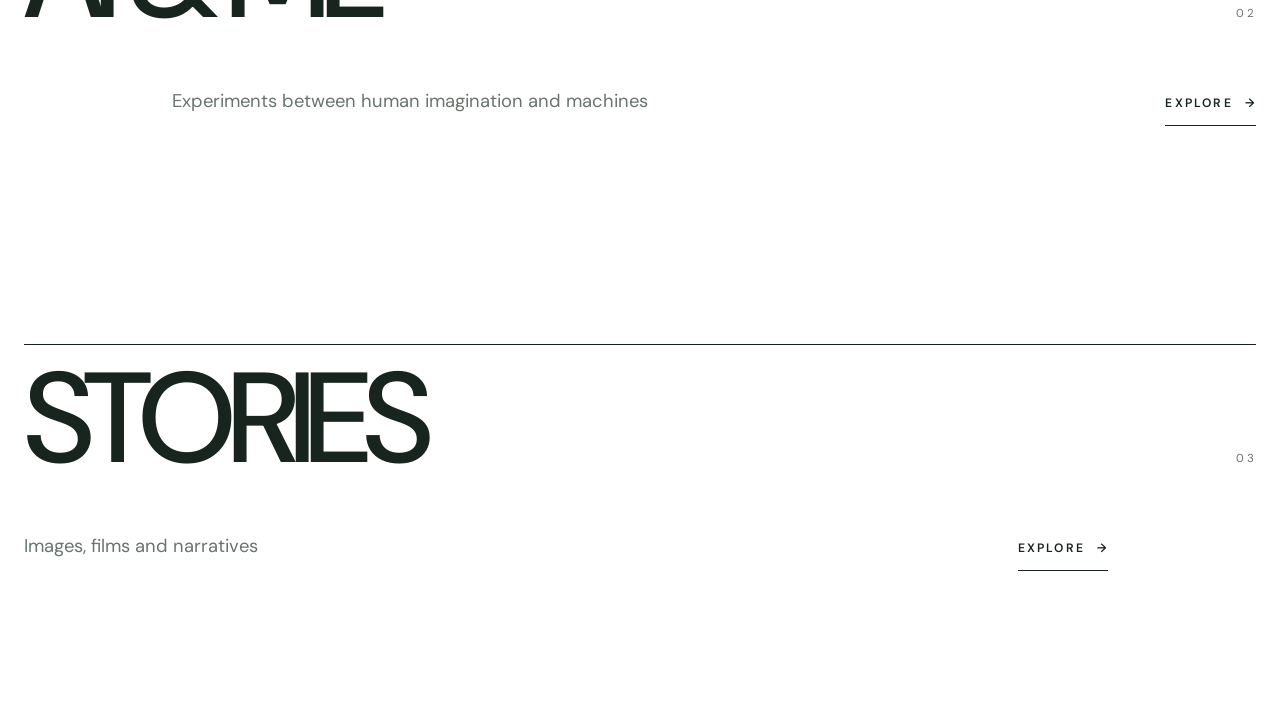
==== commit 7c7c6c65: "Adjust home page hero typography" ====
--- a/index.html
+++ b/index.html
@@ -20,9 +20,8 @@
   </header>
 
   <main aria-label="Home">
-    <section class="home-hero" aria-labelledby="home-title">
+    <section class="home-hero" aria-label="ART · HUMAN · AI">
       <div class="home-hero__content">
-        <h1 id="home-title">NEMA</h1>
         <p>ART <span aria-hidden="true">·</span> HUMAN <span aria-hidden="true">·</span> AI</p>
         <a class="enter-link" href="#art">
           <span>Enter</span>
--- a/styles/style.css
+++ b/styles/style.css
@@ -97,15 +97,15 @@
 /* Startseite: Enter NEMA */
 .home-page { overflow-x: hidden; background: var(--paper); }
 .home-page .home-header { position: absolute; z-index: 5; top: 0; left: 0; width: 100%; background: transparent; transform: none; }
-.home-page .home-header .nav-link { text-shadow: 0 1px 16px #0008; }
-.home-hero { position: relative; display: grid; width: 100%; min-height: 100vh; min-height: 100svh; overflow: hidden; place-items: center; color: #fff; background: var(--paper); }
+.home-page .home-header .nav-link { color: #333333; text-shadow: 0 1px 16px #0008; }
+.home-page .home-header .nav-link:hover, .home-page .home-header .nav-link:focus-visible, .home-page .home-header .nav-link.active { color: #333333; }
+.home-hero { position: relative; display: grid; width: 100%; min-height: 100vh; min-height: 100svh; overflow: hidden; place-items: center; color: #333333; background: var(--paper); }
 .home-hero::before { position: absolute; inset: 0; background: url("/bilder/webseite/Hintergrund.png") center / cover no-repeat; content: ""; opacity: .4; }
 .home-hero__image { position: absolute; inset: 0; width: 100%; height: 100%; }
 .home-hero__image { object-fit: cover; object-position: center; }
 .home-hero__content { position: relative; z-index: 1; display: flex; align-items: center; flex-direction: column; padding: 110px 24px 44px; text-align: center; }
-.home-hero h1 { margin: 0; color: #fff; font-size: clamp(4.75rem, 15vw, 12.5rem); font-weight: 500; line-height: .85; letter-spacing: -.065em; }
-.home-hero p { margin: clamp(24px, 4vh, 40px) 0 0; color: #fff; font-size: clamp(.74rem, 1.3vw, .95rem); font-weight: 500; letter-spacing: .32em; }
-.enter-link { display: flex; min-width: 72px; min-height: 72px; align-items: center; justify-content: center; flex-direction: column; gap: 8px; margin-top: clamp(54px, 9vh, 92px); color: #fff; font-size: .72rem; font-weight: 600; letter-spacing: .3em; text-decoration: none; text-transform: uppercase; }
+.home-hero p { margin: clamp(24px, 4vh, 40px) 0 0; color: #333333; font-size: clamp(.74rem, 1.3vw, .95rem); font-weight: 500; letter-spacing: .32em; }
+.enter-link { display: flex; min-width: 72px; min-height: 72px; align-items: center; justify-content: center; flex-direction: column; gap: 8px; margin-top: clamp(54px, 9vh, 92px); color: #333333; font-size: .72rem; font-weight: 600; letter-spacing: .3em; text-decoration: none; text-transform: uppercase; }
 .enter-link__arrow { font-size: 1.25rem; font-weight: 400; transition: transform .25s ease; }
 .enter-link:hover .enter-link__arrow { transform: translateY(4px); }
 .home-editorial { width: min(100% - 48px, 1440px); margin-inline: auto; padding: clamp(96px, 12vw, 180px) 0; }
@@ -131,7 +131,6 @@
 @media (max-width: 760px) {
   .home-page .home-header { height: 70px; }
   .home-hero__content { padding-top: 92px; }
-  .home-hero h1 { font-size: clamp(4.4rem, 25vw, 8rem); }
   .home-hero p { letter-spacing: .22em; }
   .home-editorial { width: min(100% - 32px, 1440px); padding-block: 88px; }
   .home-feature { margin-bottom: 120px; }
